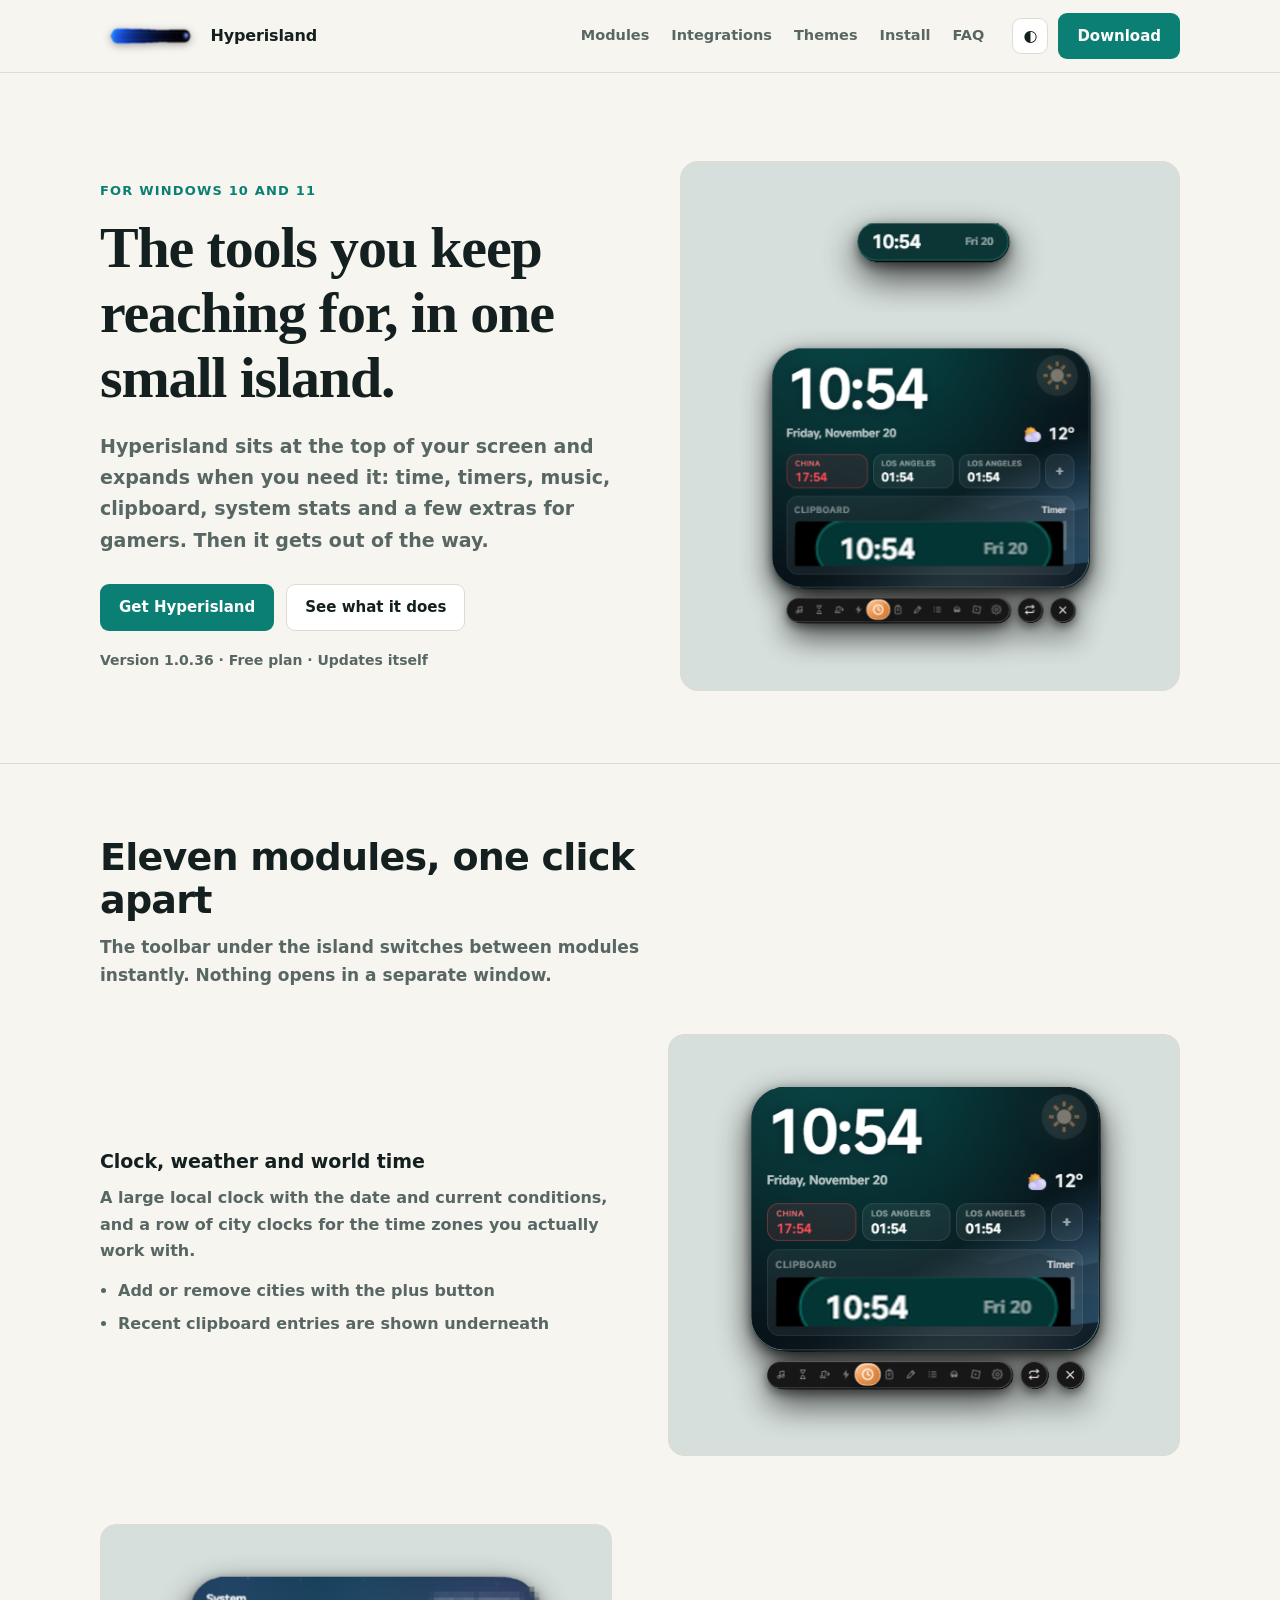
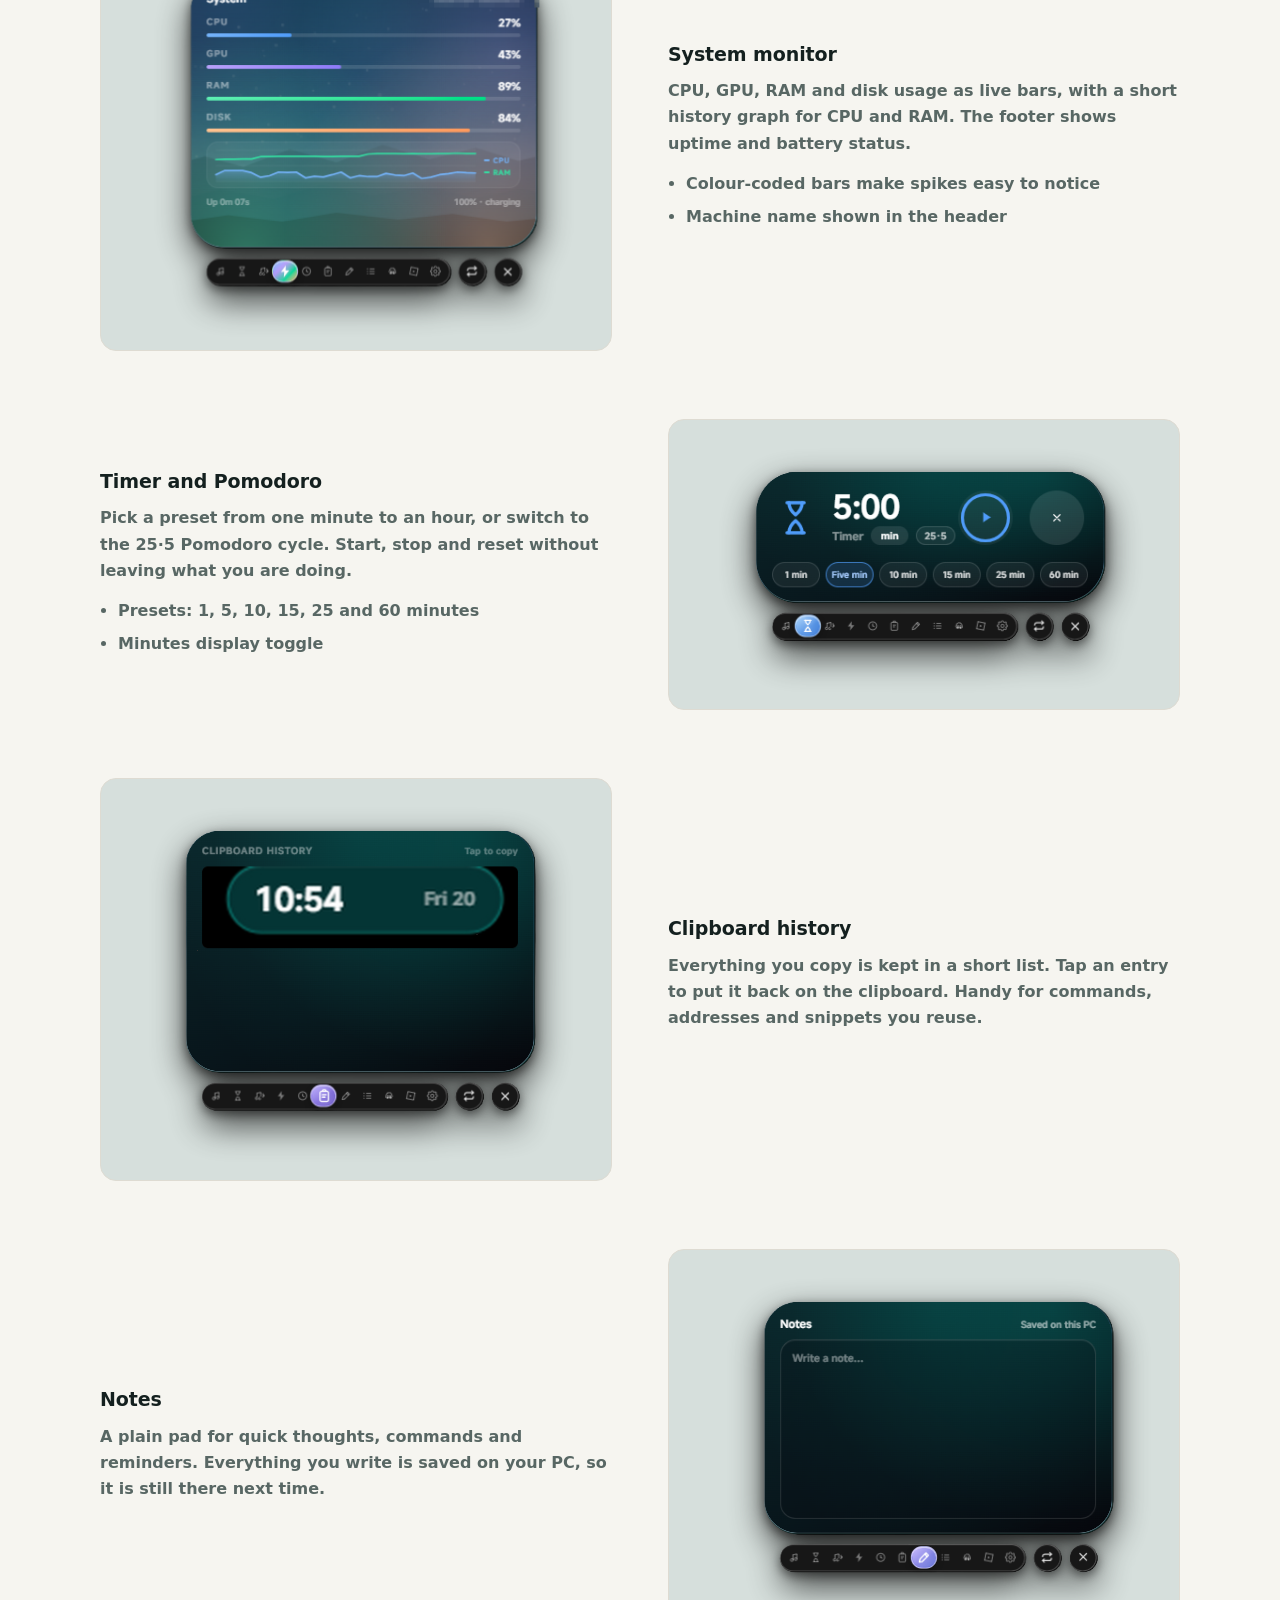
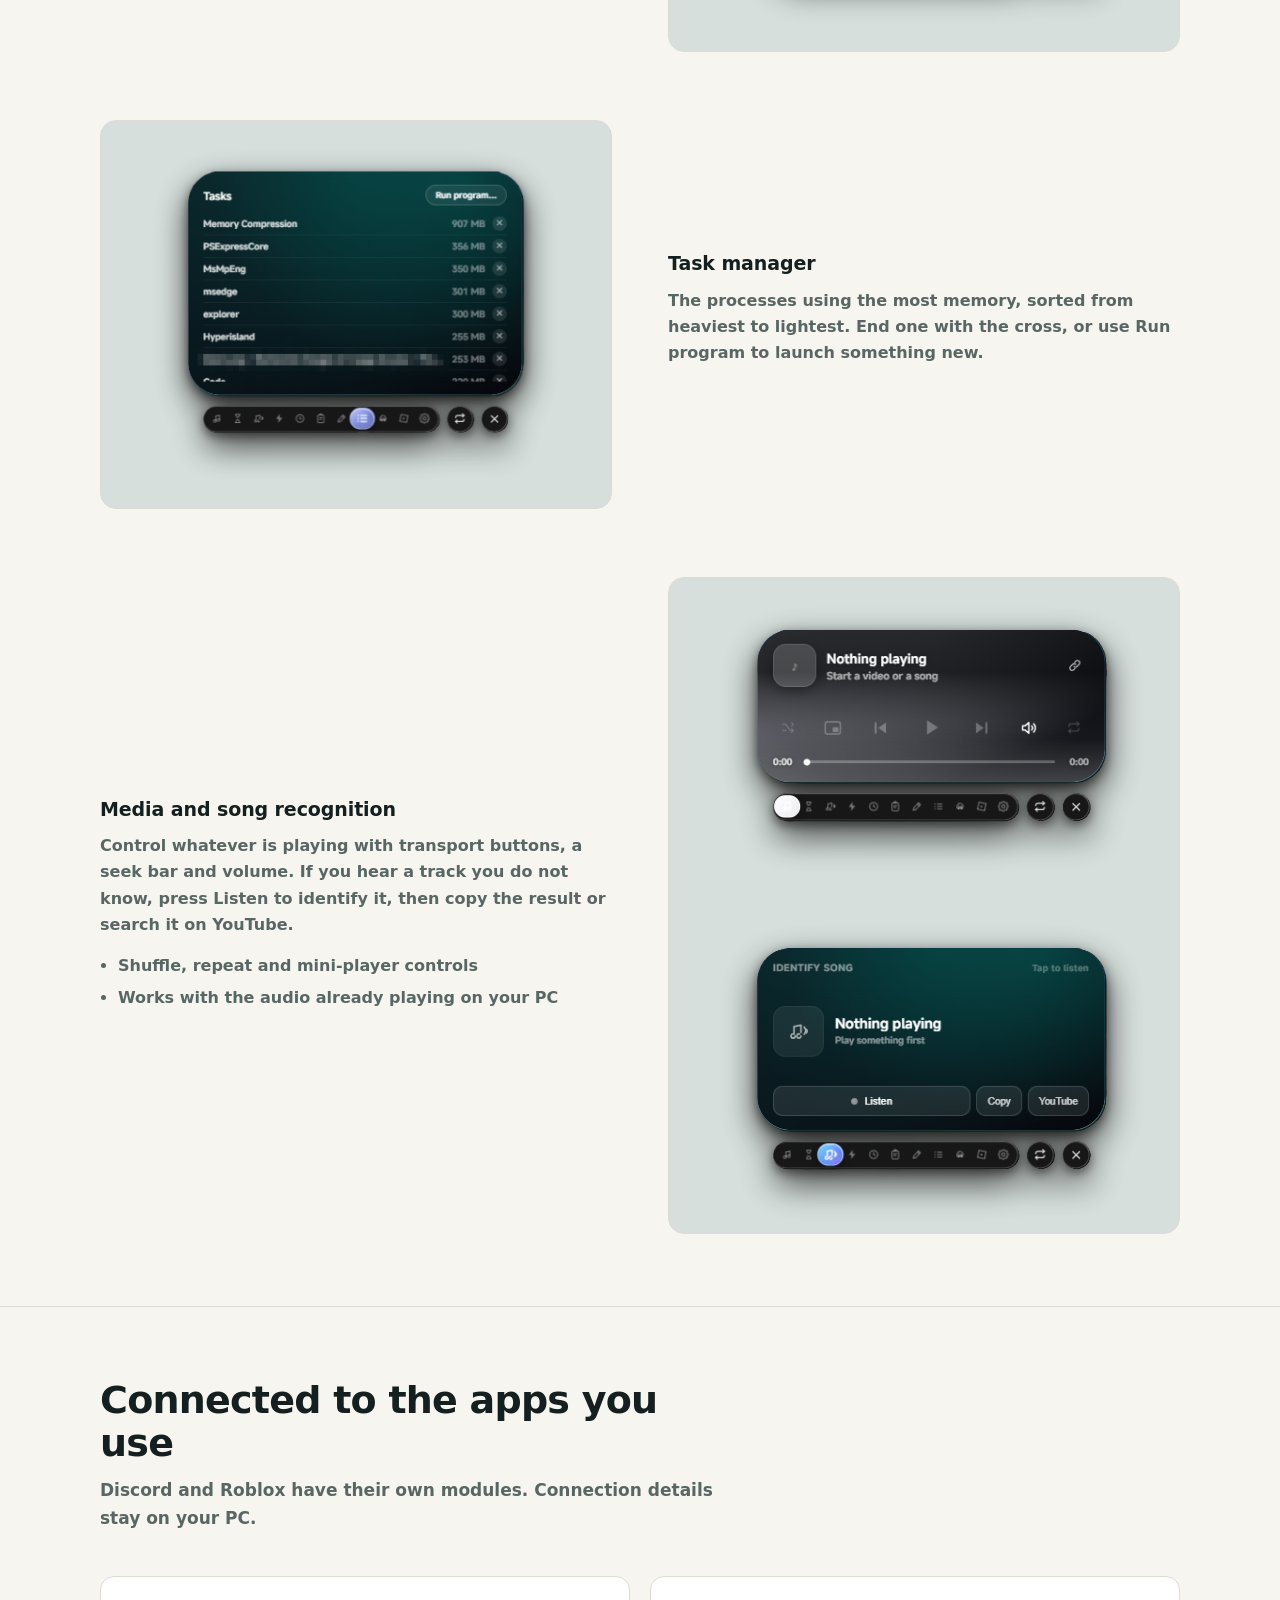
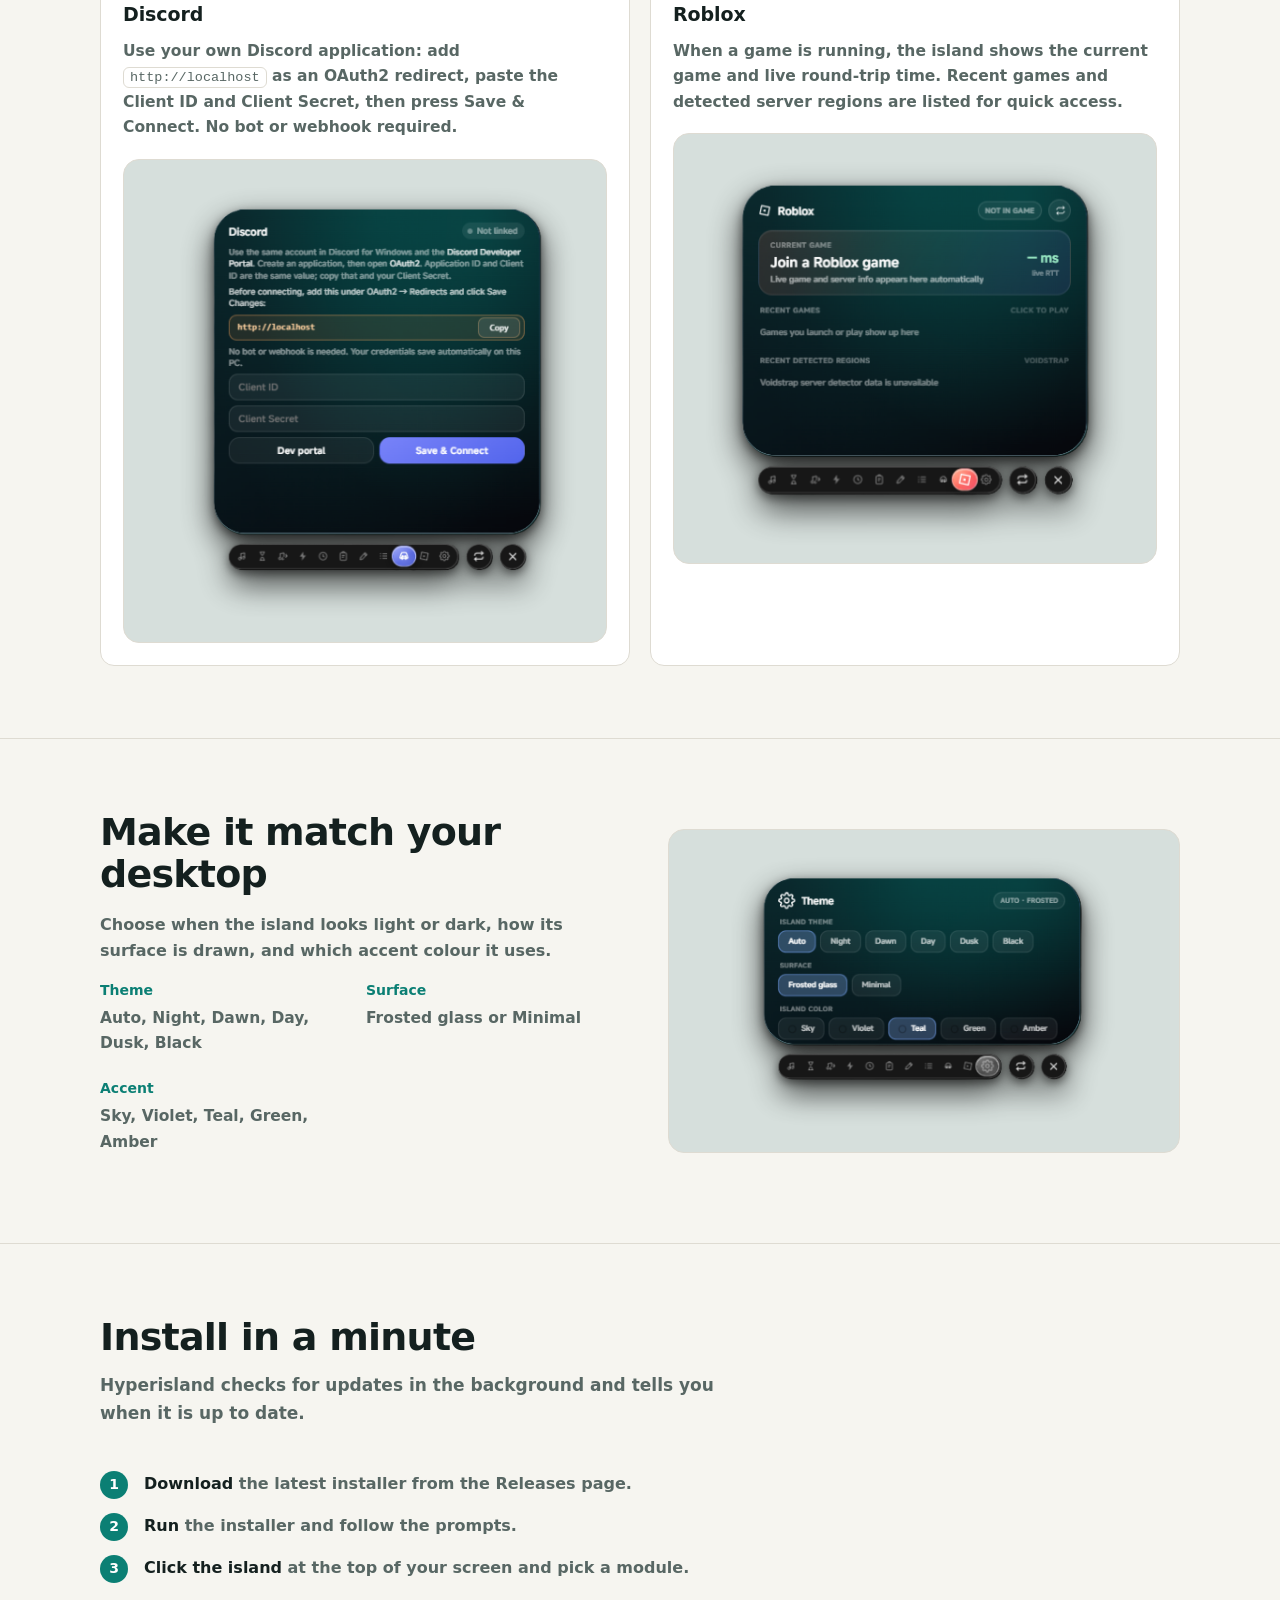
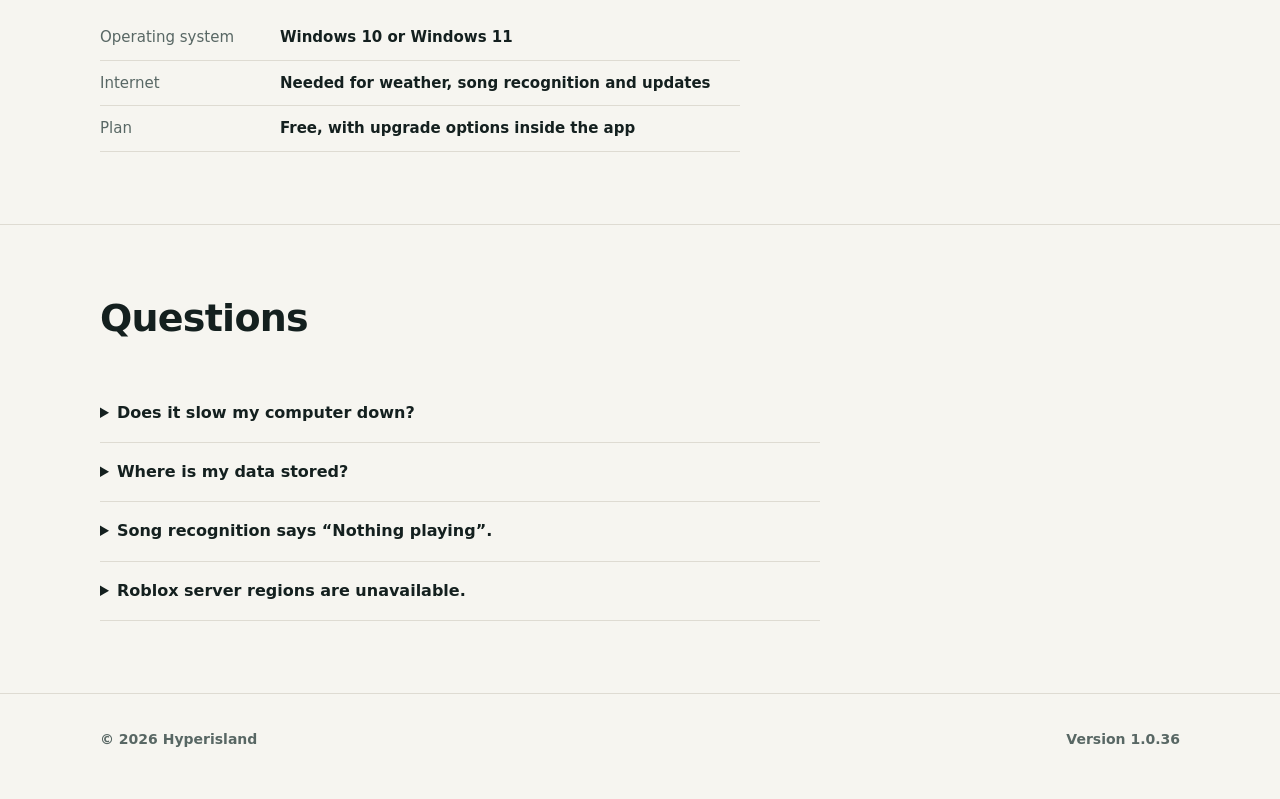
==== index.html @ 11e70bac "Create index.html" ====
<!DOCTYPE html>
<html lang="en">
<head>
<meta charset="utf-8">
<meta name="viewport" content="width=device-width, initial-scale=1, viewport-fit=cover">
<title>Hyperisland, a floating control center for Windows</title>
<meta name="description" content="Hyperisland is a compact island at the top of your Windows desktop with a clock, timer, media controls, clipboard history, system monitor and more.">
<meta name="theme-color" content="#0c1112">
<link rel="icon" href="[data-uri]">
<style>
@font-face{font-family:"MiSans SemiBold";font-weight:100 900;font-style:normal;src:local("MiSans-Semibold"),local("MiSans Semibold"),local("MiSans SemiBold"),local("MiSans VF"),local("MiSans")}
:root{--bg:#f6f5f0;--surface:#fff;--ink:#14201f;--muted:#586764;--line:#dedbd2;--accent:#0b7f74;--accent-ink:#fff;--stage:#d6dfdc;box-sizing:border-box;padding-top:env(safe-area-inset-top,0px);padding-bottom:env(safe-area-inset-bottom,0px);color-scheme:light}
@media (prefers-color-scheme:dark){:root:not([data-theme="light"]){--bg:#0c1112;--surface:#121a1b;--ink:#e8f0ee;--muted:#93a5a2;--line:#223031;--accent:#3cc9b8;--accent-ink:#04201c;--stage:#182224;color-scheme:dark}}
:root[data-theme="dark"]{--bg:#0c1112;--surface:#121a1b;--ink:#e8f0ee;--muted:#93a5a2;--line:#223031;--accent:#3cc9b8;--accent-ink:#04201c;--stage:#182224;color-scheme:dark}
*,*::before,*::after{box-sizing:inherit}
html{scroll-behavior:smooth;scroll-padding-top:calc(80px + env(safe-area-inset-top,0px))}
body{margin:0;background:var(--bg);color:var(--ink);font:600 16px/1.65 "MiSans SemiBold","MiSans",system-ui,-apple-system,"Segoe UI",Roboto,sans-serif;font-synthesis:none;-webkit-font-smoothing:antialiased}
img{display:block;max-width:100%;height:auto}
.brand img{filter:drop-shadow(0 2px 4px rgba(0,0,0,.35))}
a{color:inherit}
:focus-visible{outline:2px solid var(--accent);outline-offset:3px;border-radius:4px}
.skip{position:absolute;left:-999px;top:8px;background:var(--ink);color:var(--bg);padding:8px 14px;border-radius:8px;z-index:20}
.skip:focus{left:12px}
.wrap{width:min(1080px,100% - 40px);margin-inline:auto}
.bar{position:sticky;top:0;z-index:10;background:color-mix(in srgb,var(--bg) 88%,transparent);backdrop-filter:blur(10px);border-bottom:1px solid var(--line);padding-top:env(safe-area-inset-top,0px)}
.bar .wrap{display:flex;align-items:center;gap:28px;height:72px}
.brand{display:flex;align-items:center;gap:10px;font-weight:600;text-decoration:none;letter-spacing:-.01em}
.brand img{height:36px;width:auto}
.bar nav{display:flex;gap:22px;margin-left:auto;font-size:14.5px;color:var(--muted)}
.bar nav a{text-decoration:none}.bar nav a:hover{color:var(--ink)}
.tools{display:flex;gap:10px;align-items:center}
.icon-btn{width:36px;height:36px;border-radius:9px;border:1px solid var(--line);background:var(--surface);color:var(--ink);cursor:pointer;font:inherit;display:grid;place-items:center}
.btn{display:inline-block;padding:10px 18px;border-radius:9px;font-weight:600;font-size:15px;text-decoration:none;border:1px solid var(--line);background:var(--surface)}
.btn.main{background:var(--accent);color:var(--accent-ink);border-color:transparent}
.btn.main:hover{filter:brightness(1.08)}
.hero{display:grid;grid-template-columns:1.05fr 1fr;gap:56px;align-items:center;padding:88px 0 72px}
.kicker{font-size:13px;letter-spacing:.09em;text-transform:uppercase;color:var(--accent);font-weight:600;margin:0 0 14px}
h1{font-family:"Iowan Old Style","Palatino Linotype",Palatino,Georgia,serif}
h1,h2{font-weight:600;letter-spacing:-.02em;line-height:1.12;margin:0}
h1{font-size:clamp(36px,5.4vw,58px)}
h2{font-size:clamp(28px,3.6vw,38px)}
h3{font-size:19px;margin:0 0 8px;letter-spacing:-.005em}
.lead{font-size:19px;color:var(--muted);margin:20px 0 28px;max-width:34em}
.actions{display:flex;gap:12px;flex-wrap:wrap}
.meta{margin:18px 0 0;font-size:14px;color:var(--muted)}
.stage{background:var(--stage);border-radius:18px;padding:18px 12px;display:grid;gap:0;justify-items:center;border:1px solid var(--line)}
.stage .pill{width:min(260px,80%)}
.stage .panel{width:min(440px,100%)}
section{padding:72px 0;border-top:1px solid var(--line)}
.head{max-width:620px;margin-bottom:44px}
.head p{color:var(--muted);margin:12px 0 0;font-size:17px}
.feature{display:grid;grid-template-columns:1fr 1fr;gap:56px;align-items:center;margin-bottom:68px}
.feature:last-child{margin-bottom:0}
.feature:nth-of-type(even) .copy{order:2}
.copy p{color:var(--muted);margin:0 0 14px}
.copy ul{margin:0;padding-left:18px;color:var(--muted)}
.copy li{margin-bottom:6px}
.shot{background:var(--stage);border-radius:16px;padding:12px;display:flex;gap:18px;justify-content:center;align-items:center;flex-wrap:wrap;border:1px solid var(--line)}
.shot img{border-radius:6px}
.cols{display:grid;grid-template-columns:repeat(auto-fit,minmax(260px,1fr));gap:20px}
.panel-card{background:var(--surface);border:1px solid var(--line);border-radius:14px;padding:22px}
.panel-card p{margin:0;color:var(--muted);font-size:15.5px}
.options{display:grid;grid-template-columns:repeat(auto-fit,minmax(200px,1fr));gap:20px;margin-top:8px}
.options dt{font-weight:600;margin-bottom:4px;font-size:14px;color:var(--accent)}
.options dd{margin:0;color:var(--muted);font-size:15.5px}
.steps{counter-reset:s;list-style:none;padding:0;margin:0;display:grid;gap:14px;max-width:640px}
.steps li{counter-increment:s;display:flex;gap:16px;align-items:baseline;color:var(--muted)}
.steps li::before{content:counter(s);flex:none;width:28px;height:28px;border-radius:50%;background:var(--accent);color:var(--accent-ink);font-weight:600;font-size:14px;display:grid;place-items:center}
.steps b{color:var(--ink)}
table{border-collapse:collapse;width:100%;max-width:640px;margin-top:32px;font-size:15px}
th,td{text-align:left;padding:10px 0;border-bottom:1px solid var(--line)}
th{width:180px;color:var(--muted);font-weight:500}
code{font:13.5px ui-monospace,SFMono-Regular,Consolas,monospace;background:var(--surface);border:1px solid var(--line);padding:2px 6px;border-radius:6px}
details{border-bottom:1px solid var(--line);padding:16px 0;max-width:720px}
summary{cursor:pointer}
details p{margin:10px 0 0;color:var(--muted)}
footer{border-top:1px solid var(--line);padding:34px 0 48px;color:var(--muted);font-size:14px}
footer .wrap{display:flex;justify-content:space-between;gap:20px;flex-wrap:wrap}
@media (max-width:860px){.hero,.feature{grid-template-columns:1fr;gap:32px}.hero{padding-top:52px}.feature:nth-of-type(even) .copy{order:0}.bar nav{display:none}.bar .wrap{justify-content:space-between}.tools{margin-left:auto}}
@media (prefers-reduced-motion:reduce){html{scroll-behavior:auto}}
</style>
</head>
<body>
<a class="skip" href="#main">Skip to content</a>
<header class="bar">
  <div class="wrap">
    <a class="brand" href="#top"><img src="[data-uri]" alt="" width="101" height="36">Hyperisland</a>
    <nav aria-label="Primary">
      <a href="#modules">Modules</a>
      <a href="#integrations">Integrations</a>
      <a href="#themes">Themes</a>
      <a href="#install">Install</a>
      <a href="#faq">FAQ</a>
    </nav>
    <div class="tools">
      <button class="icon-btn" id="theme" type="button" aria-label="Toggle color theme">◐</button>
      <a class="btn main" href="https://github.com/Dinoul/HyperIsland-ForPC/tree/main" target="_blank" rel="noopener">Download</a>
    </div>
  </div>
</header>

<main id="main">
<div class="wrap" id="top">
  <div class="hero">
    <div>
      <p class="kicker">For Windows 10 and 11</p>
      <h1>The tools you keep reaching for, in one small island.</h1>
      <p class="lead">Hyperisland sits at the top of your screen and expands when you need it: time, timers, music, clipboard, system stats and a few extras for gamers. Then it gets out of the way.</p>
      <div class="actions">
        <a class="btn main" href="https://github.com/Dinoul/HyperIsland-ForPC/tree/main" target="_blank" rel="noopener">Get Hyperisland</a>
        <a class="btn" href="#modules">See what it does</a>
      </div>
      <p class="meta">Version 1.0.36 · Free plan · Updates itself</p>
    </div>
    <div class="stage">
      <img class="pill" src="[data-uri]" width="241" height="122" alt="The collapsed Hyperisland pill showing a running timer" loading="lazy">
      <img class="panel" src="[data-uri]" width="483" height="396" alt="The expanded clock with weather, world clocks and clipboard" loading="lazy">
    </div>
  </div>
</div>

<section id="modules">
  <div class="wrap">
    <div class="head">
      <h2>Eleven modules, one click apart</h2>
      <p>The toolbar under the island switches between modules instantly. Nothing opens in a separate window.</p>
    </div>

    <article class="feature">
      <div class="copy">
        <h3>Clock, weather and world time</h3>
        <p>A large local clock with the date and current conditions, and a row of city clocks for the time zones you actually work with.</p>
        <ul><li>Add or remove cities with the plus button</li><li>Recent clipboard entries are shown underneath</li></ul>
      </div>
      <div class="shot"><img src="[data-uri]" width="483" height="396" alt="Clock module with weather and world clocks" loading="lazy"></div>
    </article>

    <article class="feature">
      <div class="copy">
        <h3>System monitor</h3>
        <p>CPU, GPU, RAM and disk usage as live bars, with a short history graph for CPU and RAM. The footer shows uptime and battery status.</p>
        <ul><li>Colour-coded bars make spikes easy to notice</li><li>Machine name shown in the header</li></ul>
      </div>
      <div class="shot"><img src="[data-uri]" width="489" height="404" alt="System monitor with CPU, GPU, RAM and disk usage" loading="lazy"></div>
    </article>

    <article class="feature">
      <div class="copy">
        <h3>Timer and Pomodoro</h3>
        <p>Pick a preset from one minute to an hour, or switch to the 25·5 Pomodoro cycle. Start, stop and reset without leaving what you are doing.</p>
        <ul><li>Presets: 1, 5, 10, 15, 25 and 60 minutes</li><li>Minutes display toggle</li></ul>
      </div>
      <div class="shot"><img src="[data-uri]" width="461" height="265" alt="Timer module with preset durations" loading="lazy"></div>
    </article>

    <article class="feature">
      <div class="copy">
        <h3>Clipboard history</h3>
        <p>Everything you copy is kept in a short list. Tap an entry to put it back on the clipboard. Handy for commands, addresses and snippets you reuse.</p>
      </div>
      <div class="shot"><img src="[data-uri]" width="454" height="377" alt="Clipboard history list" loading="lazy"></div>
    </article>

    <article class="feature">
      <div class="copy">
        <h3>Notes</h3>
        <p>A plain pad for quick thoughts, commands and reminders. Everything you write is saved on your PC, so it is still there next time.</p>
      </div>
      <div class="shot"><img src="[data-uri]" width="486" height="377" alt="Notes pad" loading="lazy"></div>
    </article>

    <article class="feature">
      <div class="copy">
        <h3>Task manager</h3>
        <p>The processes using the most memory, sorted from heaviest to lightest. End one with the cross, or use Run program to launch something new.</p>
      </div>
      <div class="shot"><img src="[data-uri]" width="506" height="378" alt="Task manager sorted by memory usage" loading="lazy"></div>
    </article>

    <article class="feature">
      <div class="copy">
        <h3>Media and song recognition</h3>
        <p>Control whatever is playing with transport buttons, a seek bar and volume. If you hear a track you do not know, press Listen to identify it, then copy the result or search it on YouTube.</p>
        <ul><li>Shuffle, repeat and mini-player controls</li><li>Works with the audio already playing on your PC</li></ul>
      </div>
      <div class="shot"><img src="[data-uri]" width="461" height="300" alt="Media player" loading="lazy"><img src="[data-uri]" width="468" height="313" alt="Song identification" loading="lazy"></div>
    </article>
  </div>
</section>

<section id="integrations">
  <div class="wrap">
    <div class="head">
      <h2>Connected to the apps you use</h2>
      <p>Discord and Roblox have their own modules. Connection details stay on your PC.</p>
    </div>
    <div class="cols">
      <div class="panel-card">
        <h3>Discord</h3>
        <p>Use your own Discord application: add <code>http://localhost</code> as an OAuth2 redirect, paste the Client ID and Client Secret, then press Save &amp; Connect. No bot or webhook required.</p>
        <div class="shot" style="margin-top:18px"><img src="[data-uri]" width="489" height="489" alt="Discord connection form" loading="lazy"></div>
      </div>
      <div class="panel-card">
        <h3>Roblox</h3>
        <p>When a game is running, the island shows the current game and live round-trip time. Recent games and detected server regions are listed for quick access.</p>
        <div class="shot" style="margin-top:18px"><img src="[data-uri]" width="463" height="409" alt="Roblox status panel" loading="lazy"></div>
      </div>
    </div>
  </div>
</section>

<section id="themes">
  <div class="wrap">
    <article class="feature">
      <div class="copy">
        <h2 style="margin-bottom:16px">Make it match your desktop</h2>
        <p>Choose when the island looks light or dark, how its surface is drawn, and which accent colour it uses.</p>
        <dl class="options">
          <div><dt>Theme</dt><dd>Auto, Night, Dawn, Day, Dusk, Black</dd></div>
          <div><dt>Surface</dt><dd>Frosted glass or Minimal</dd></div>
          <div><dt>Accent</dt><dd>Sky, Violet, Teal, Green, Amber</dd></div>
        </dl>
      </div>
      <div class="shot"><img src="[data-uri]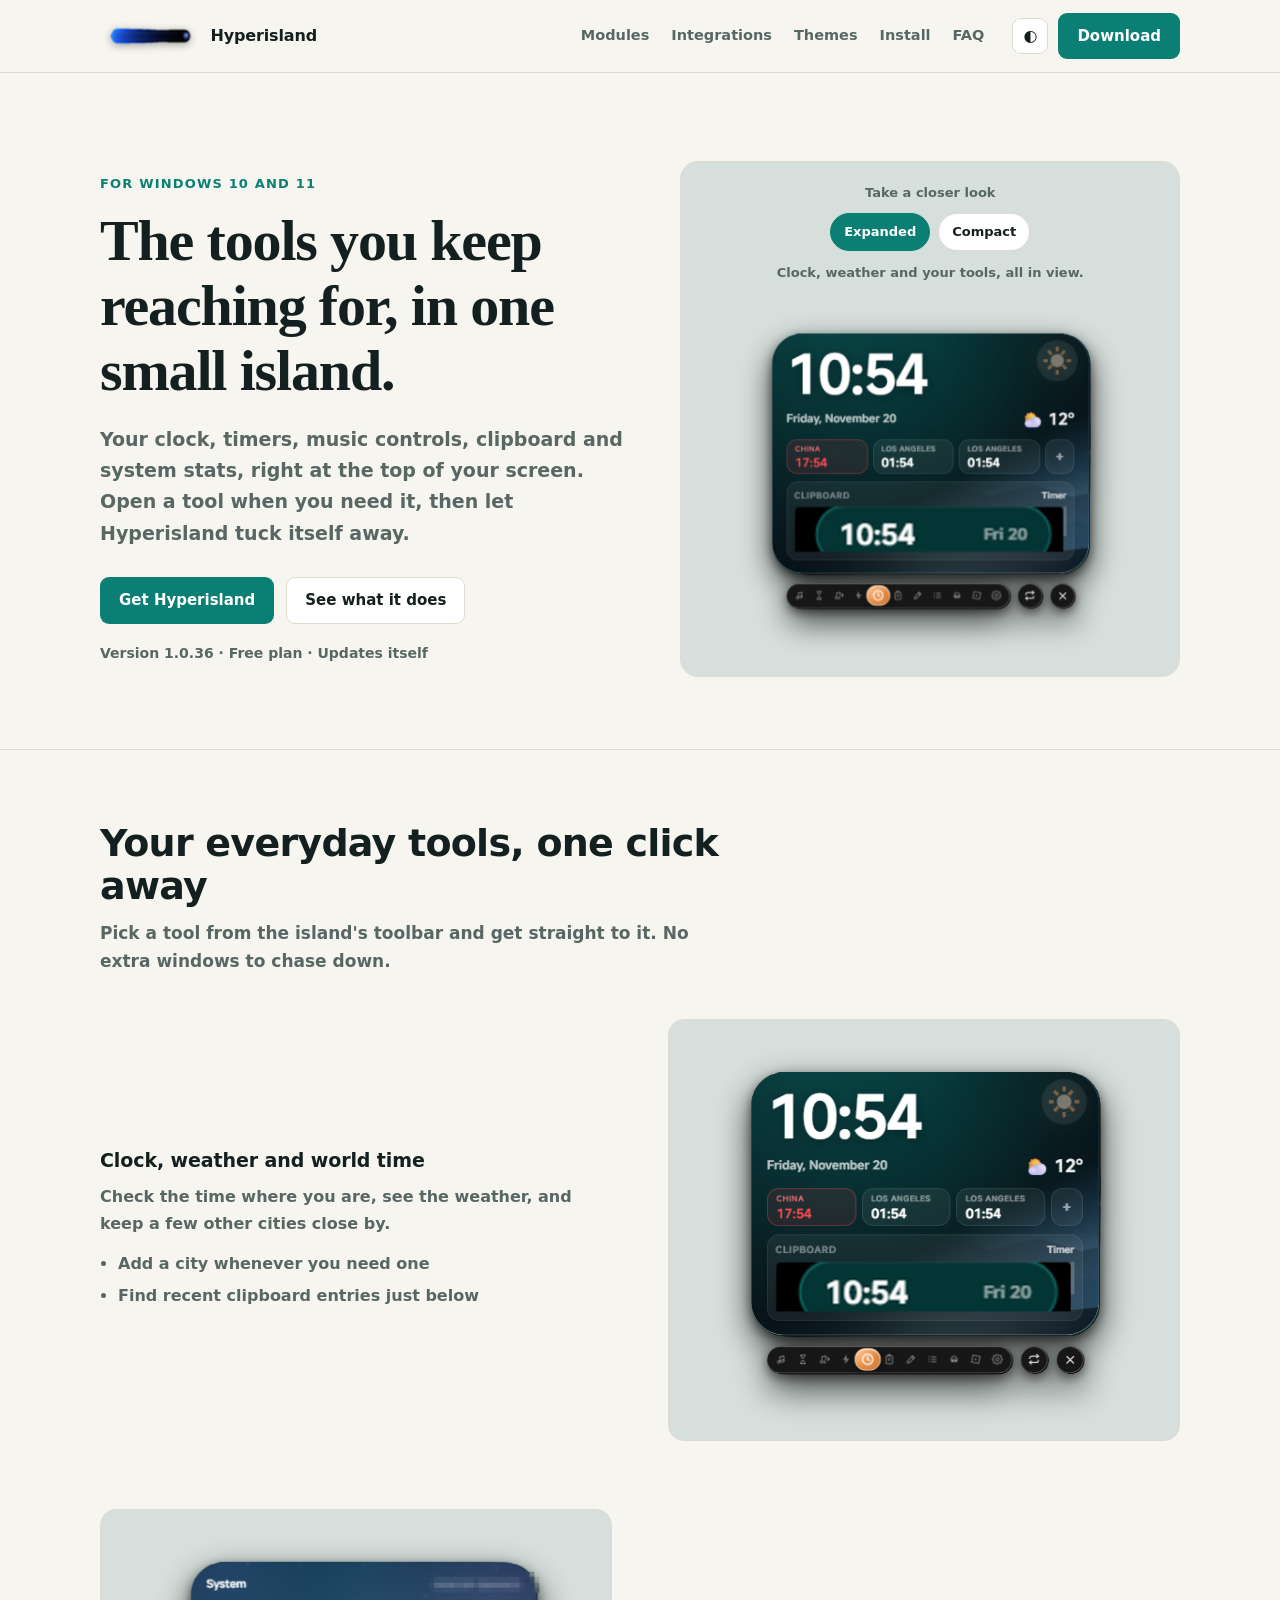
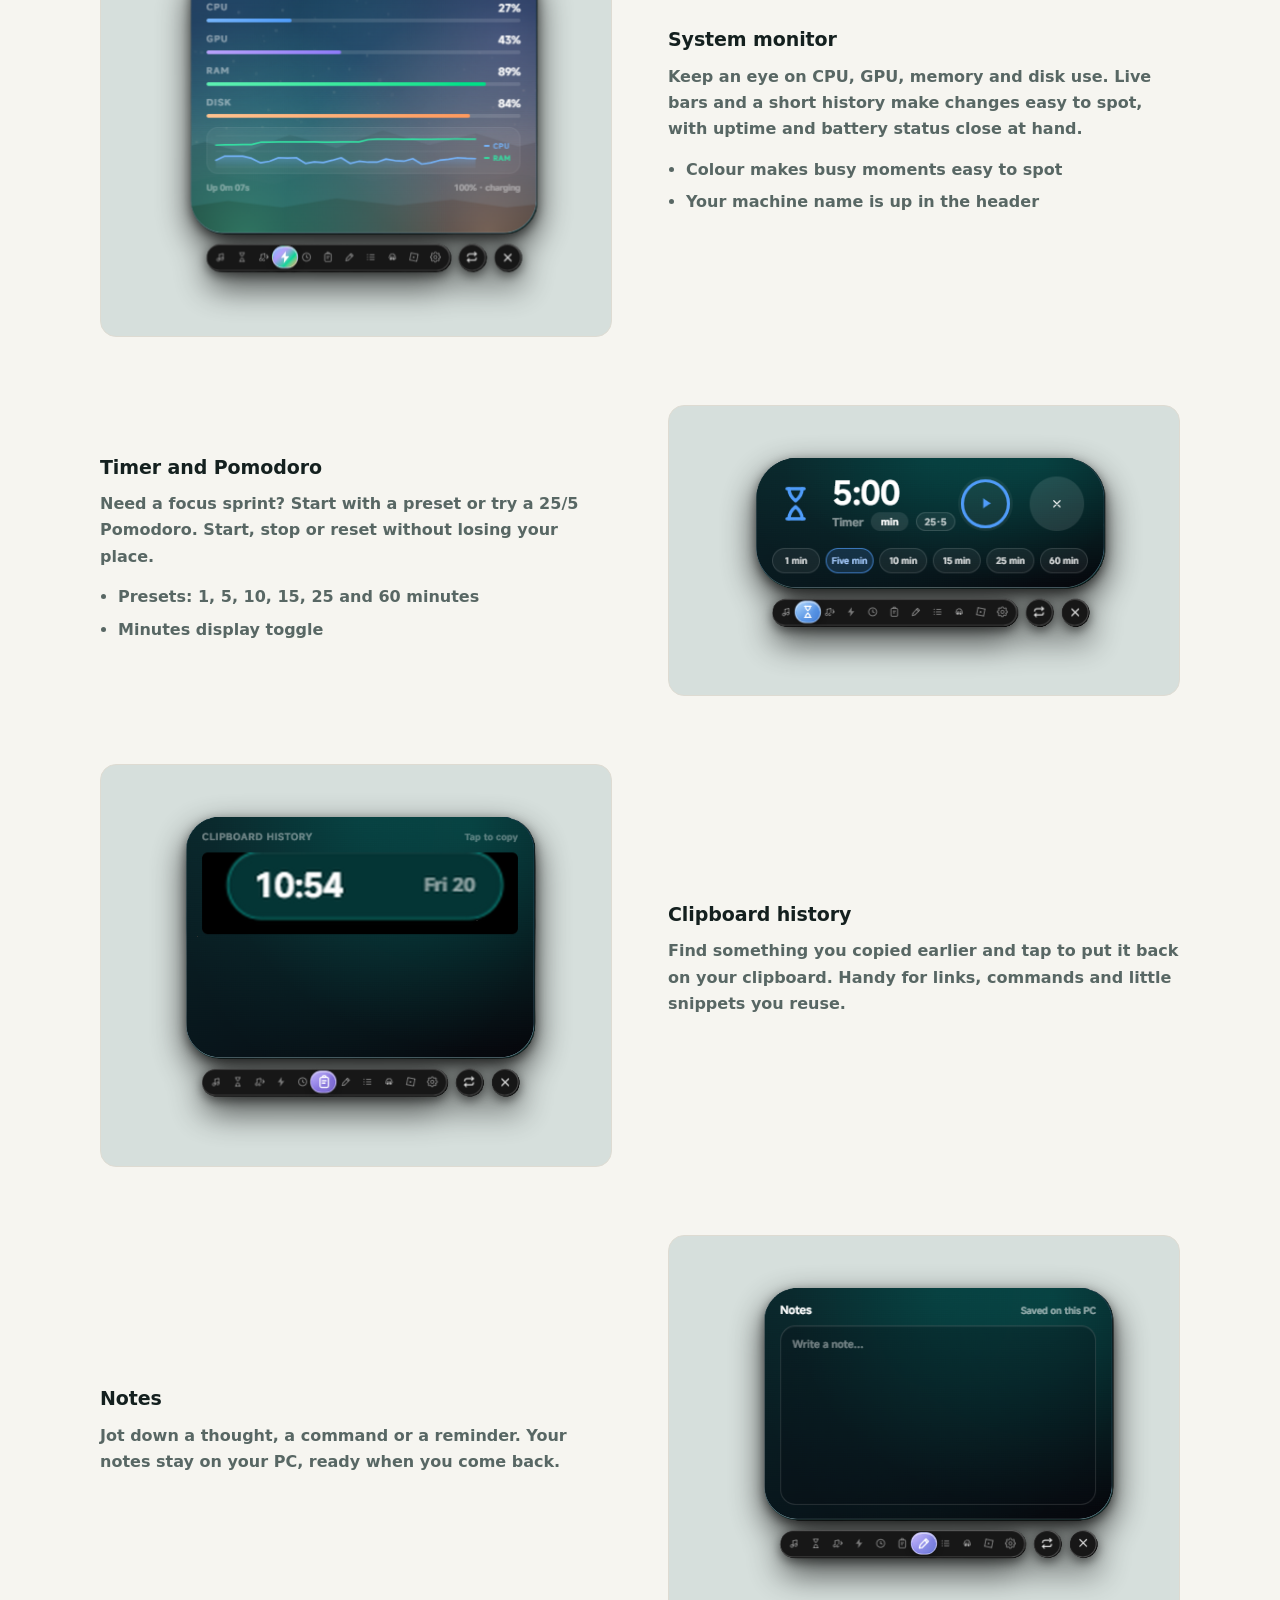
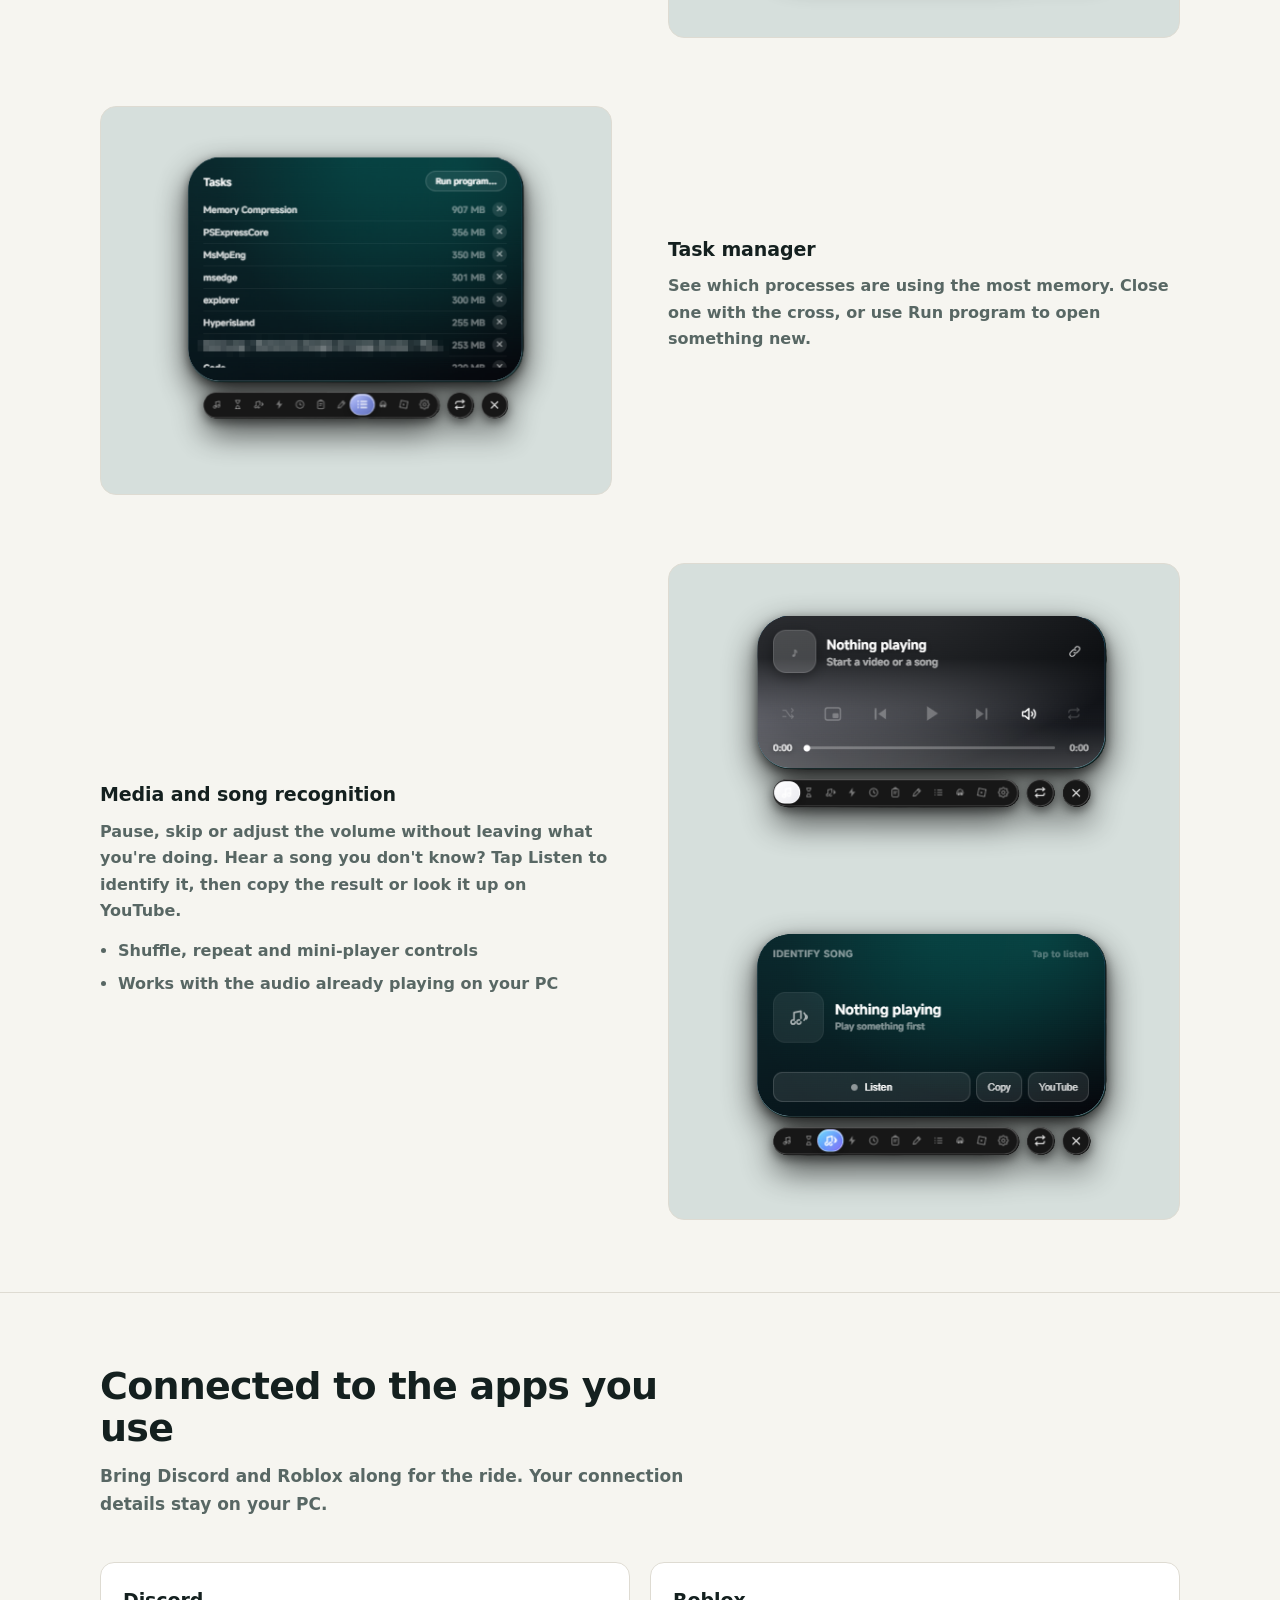
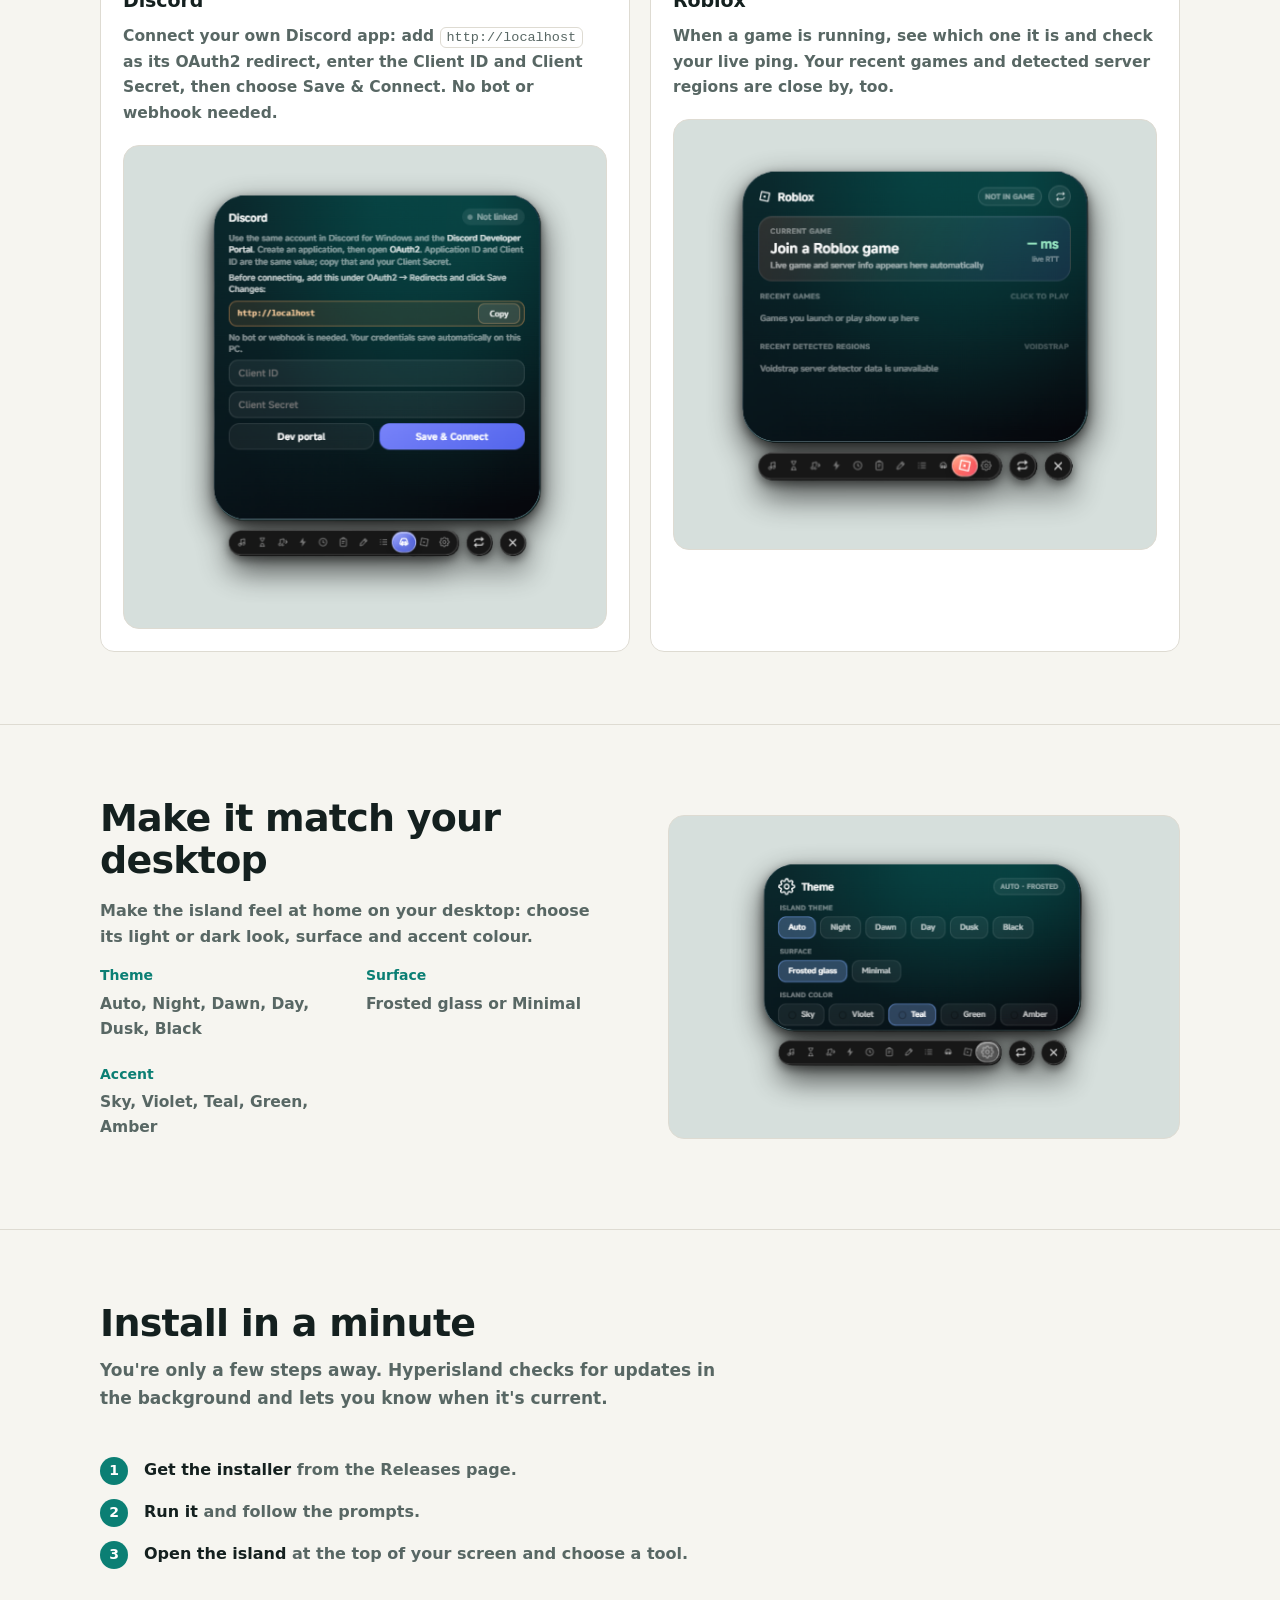
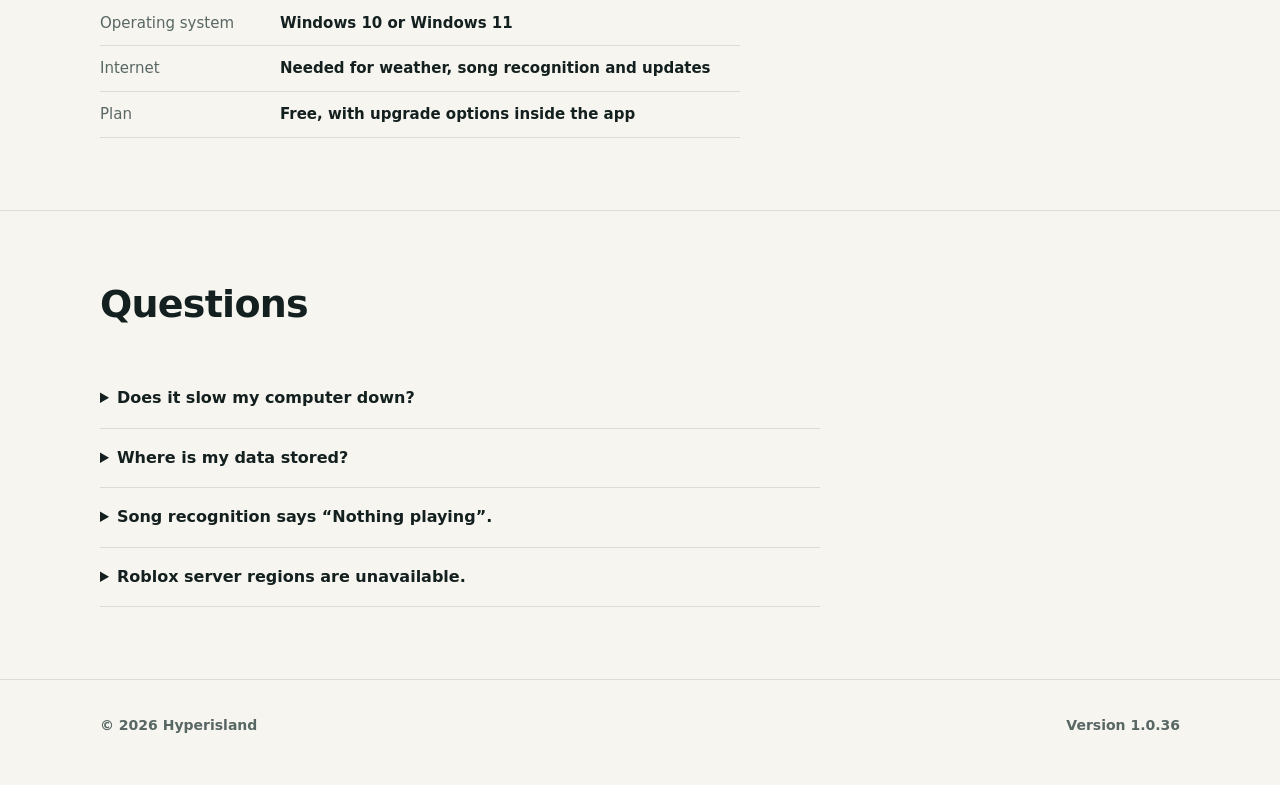
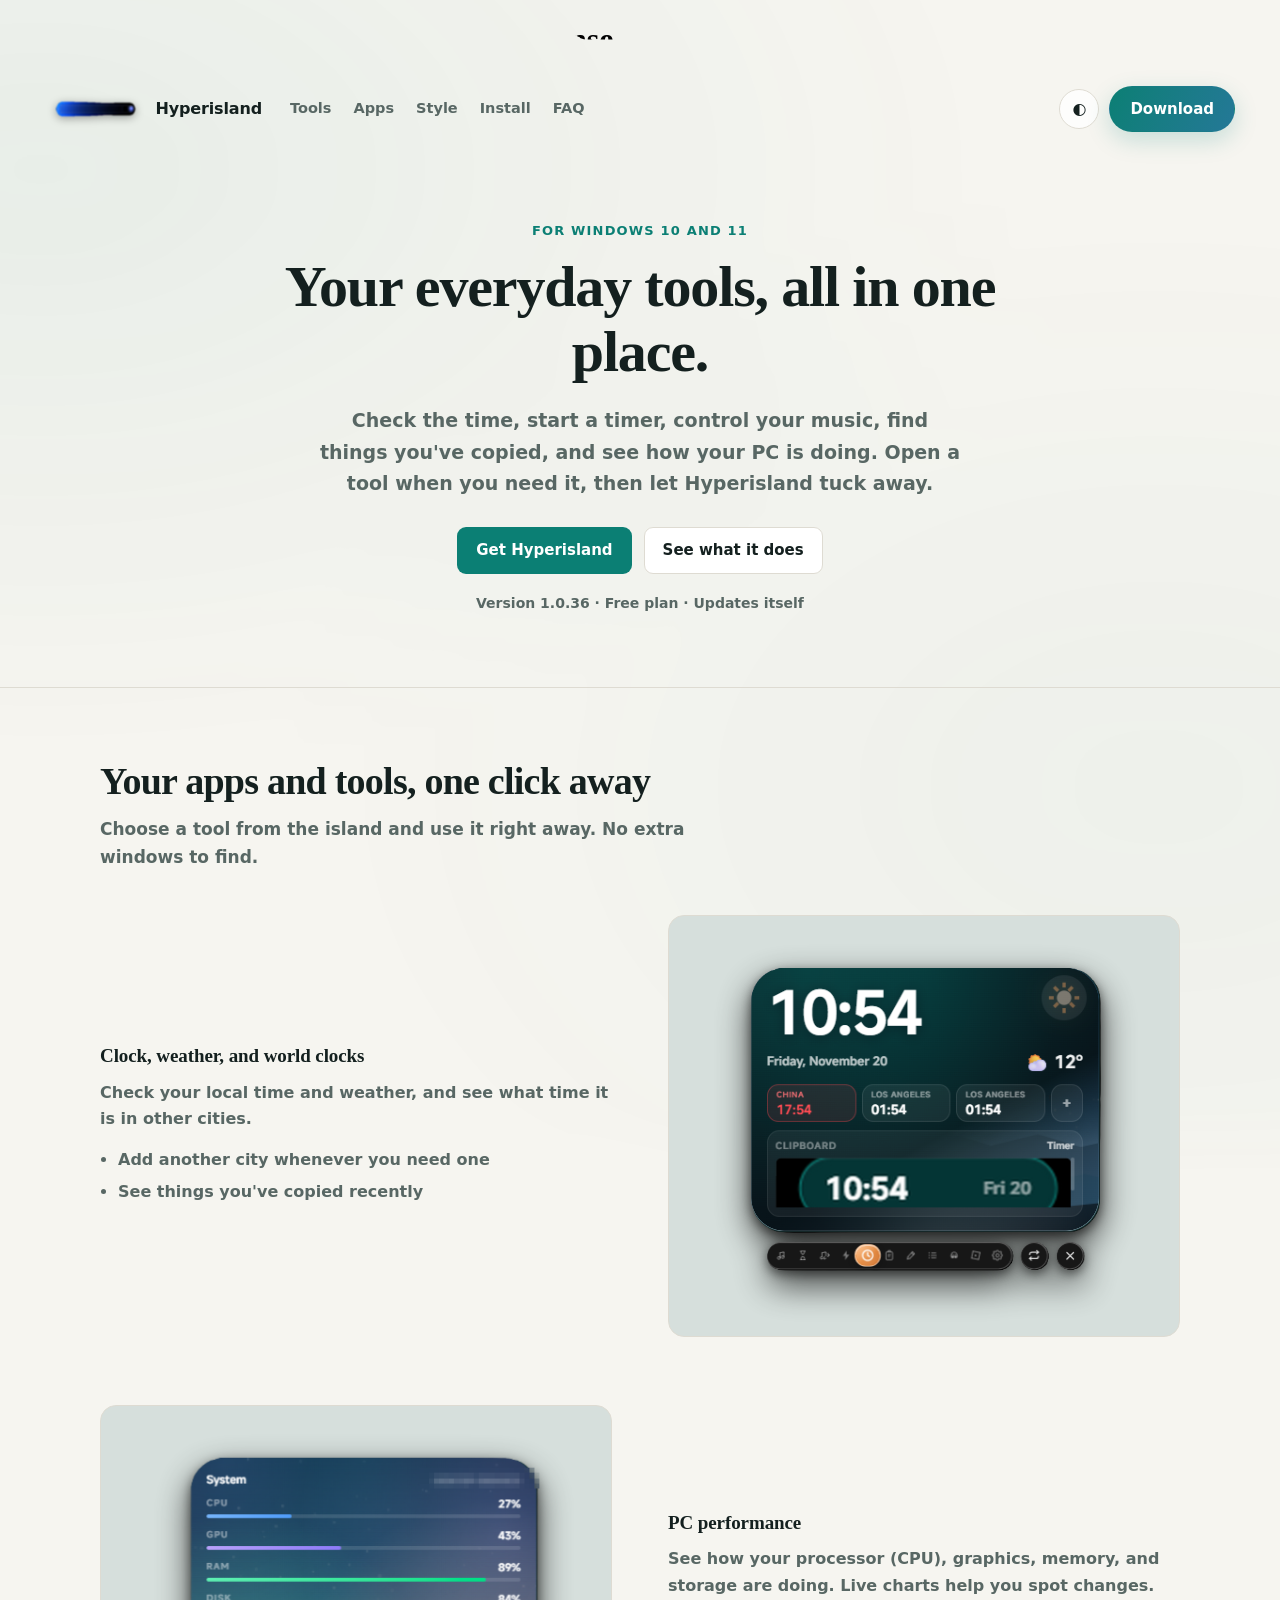
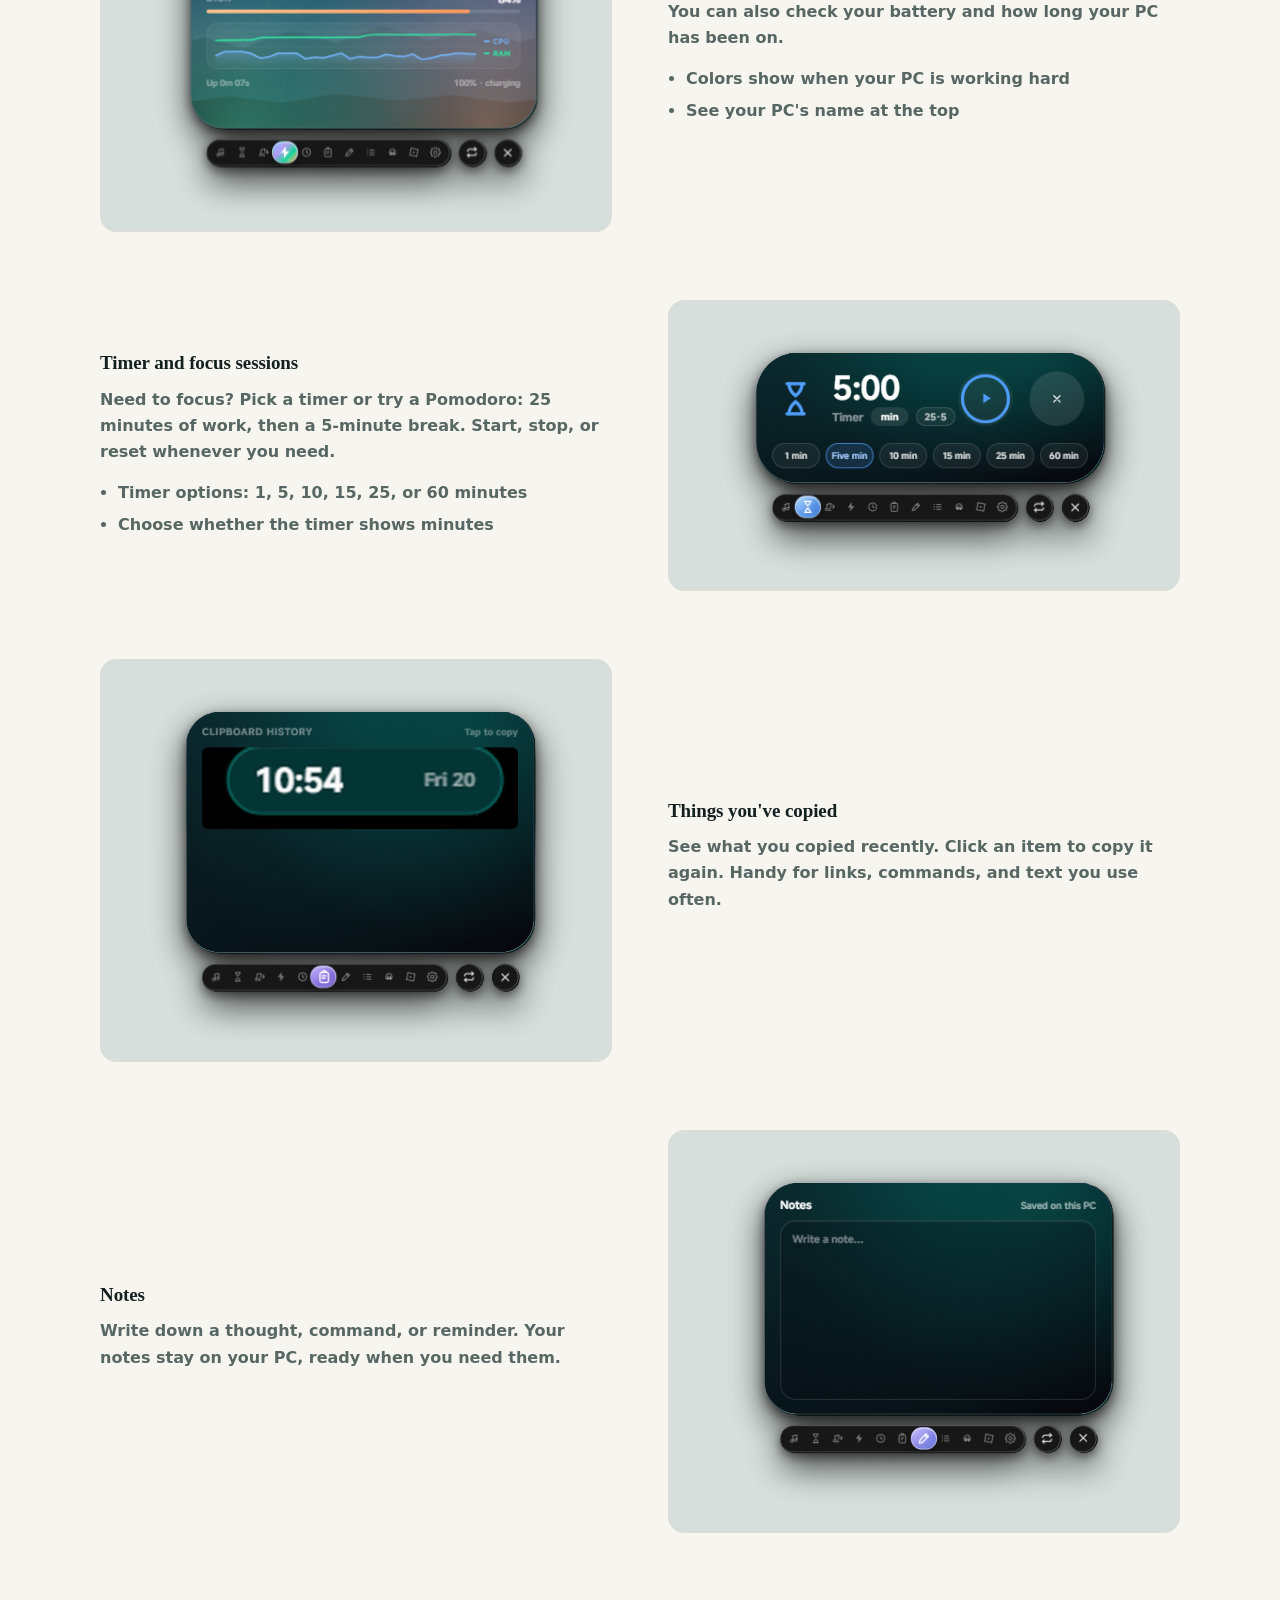
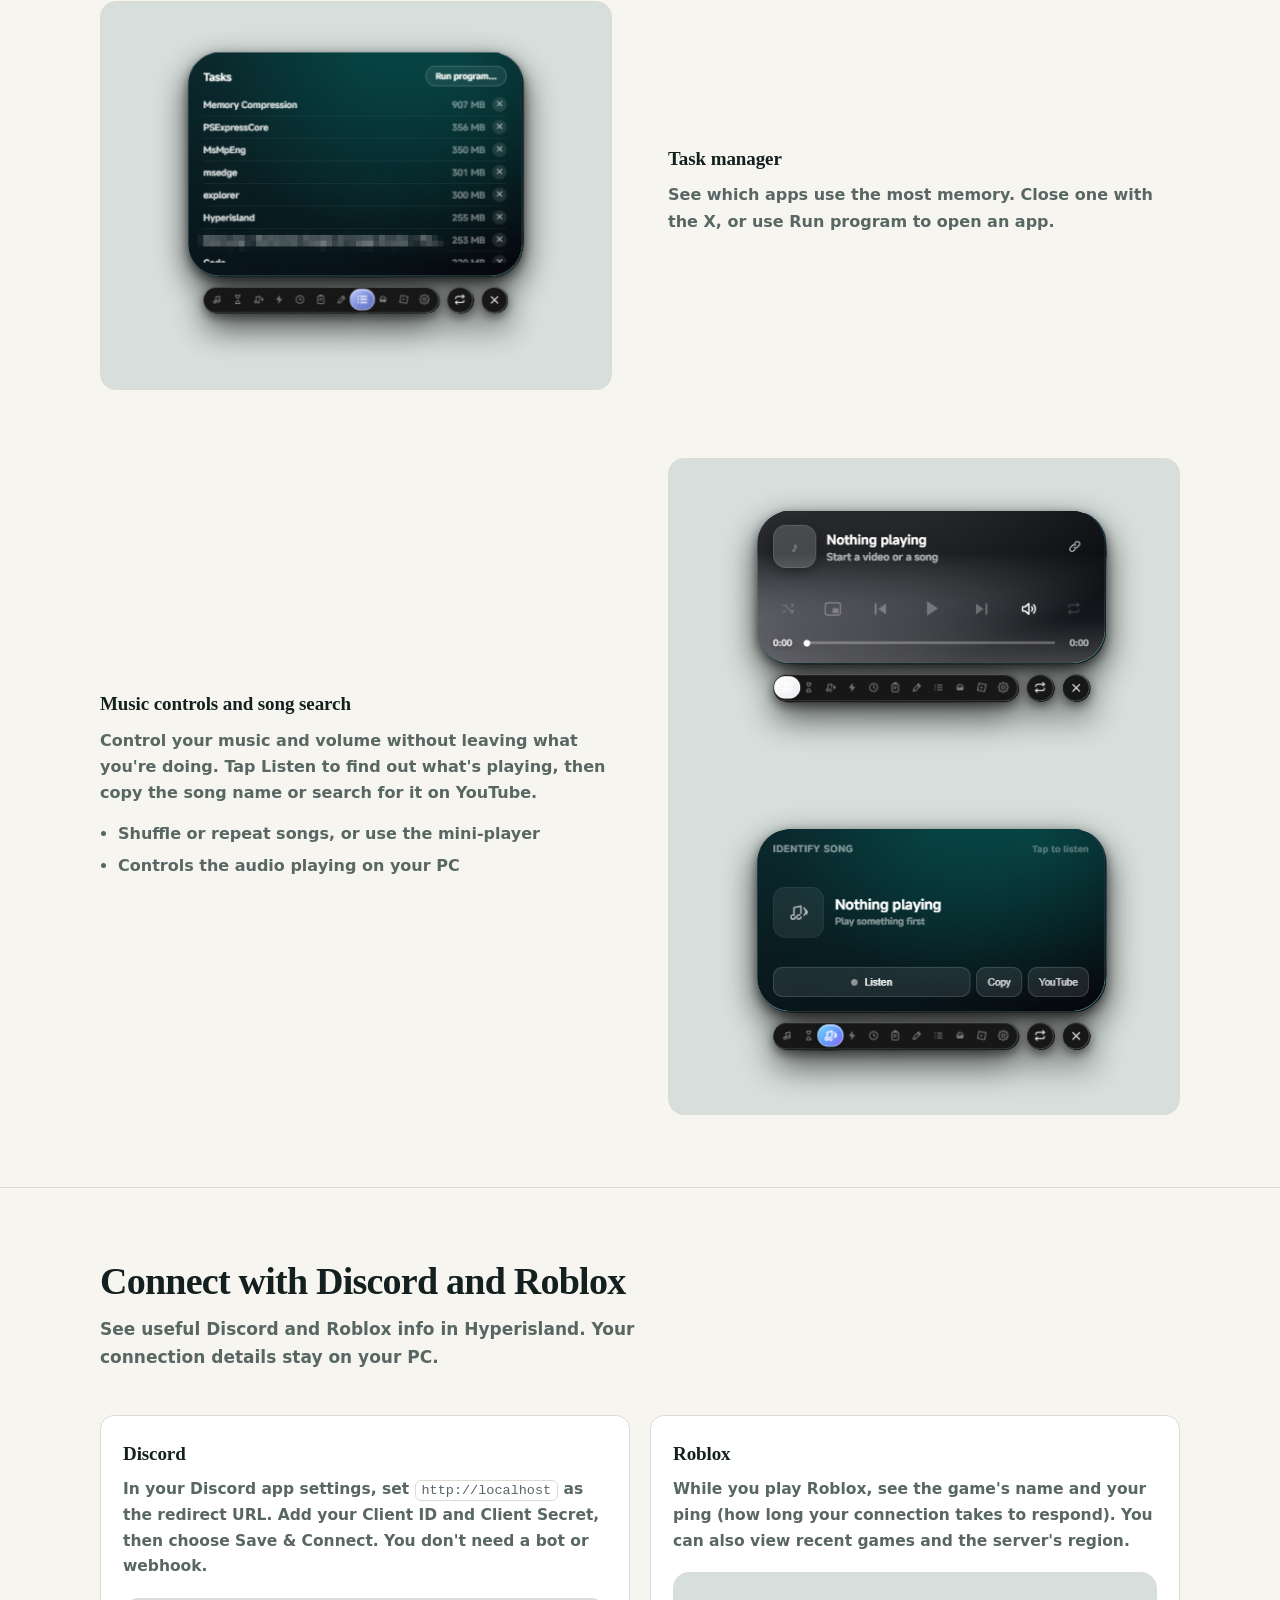
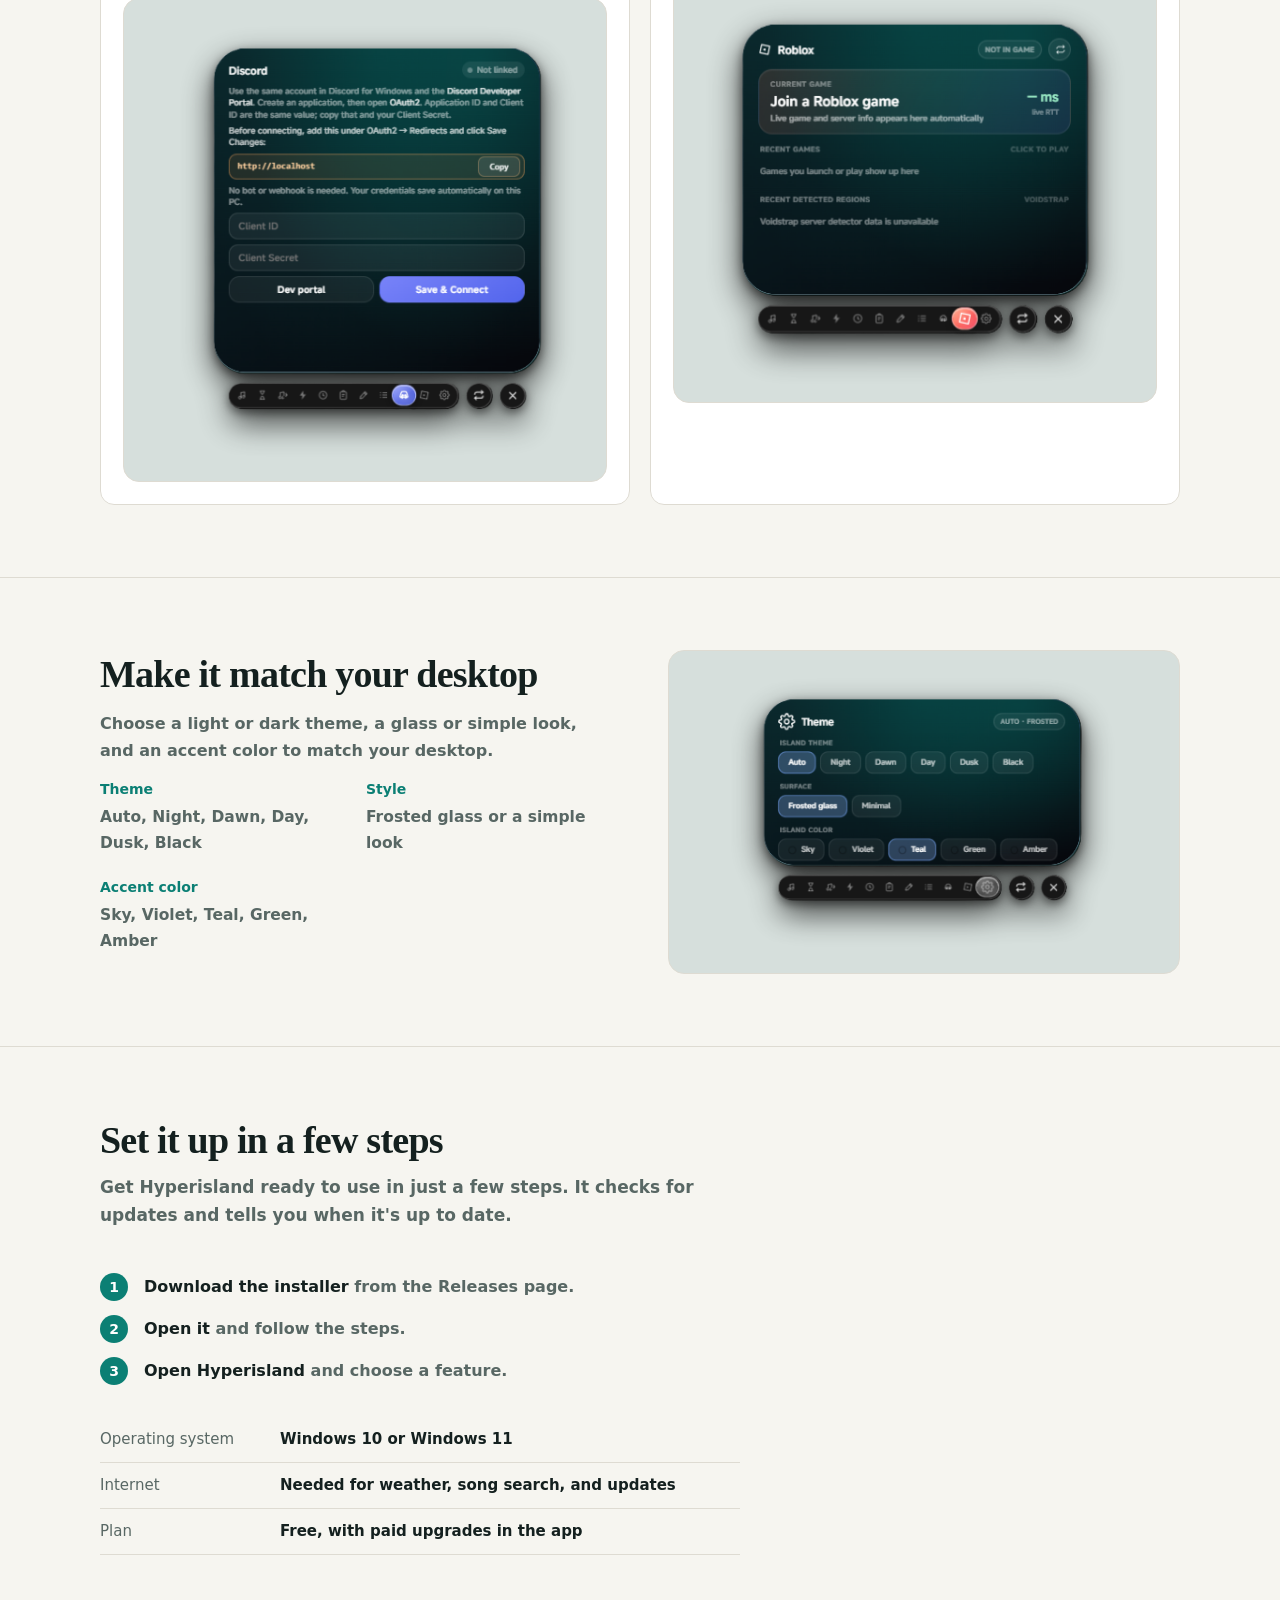
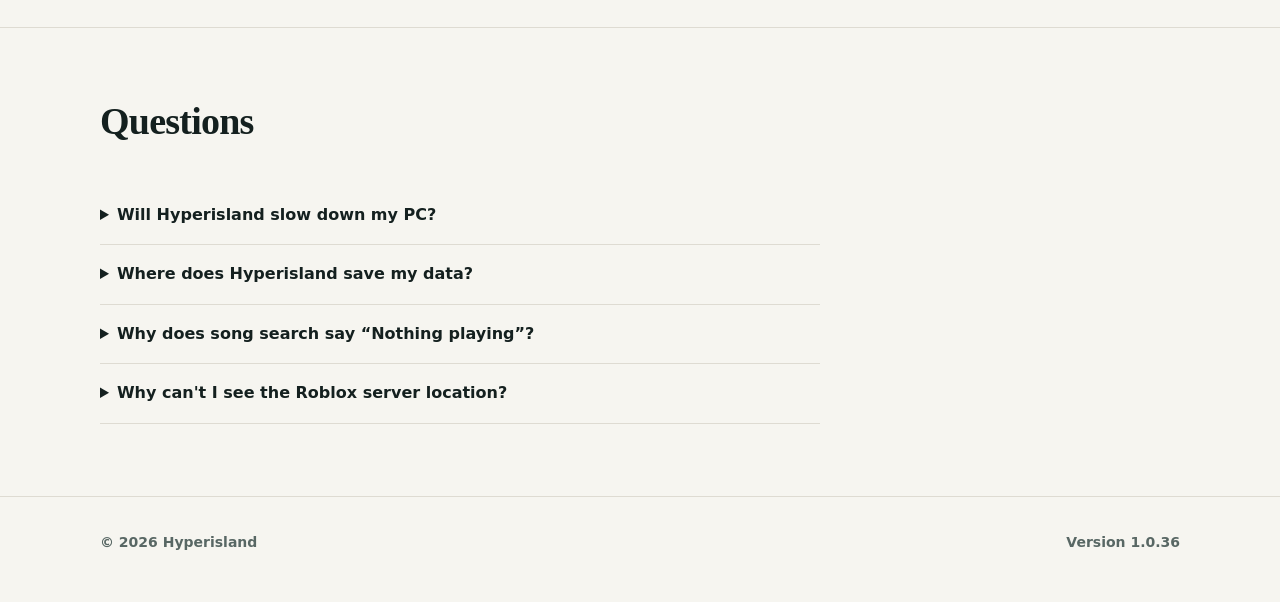
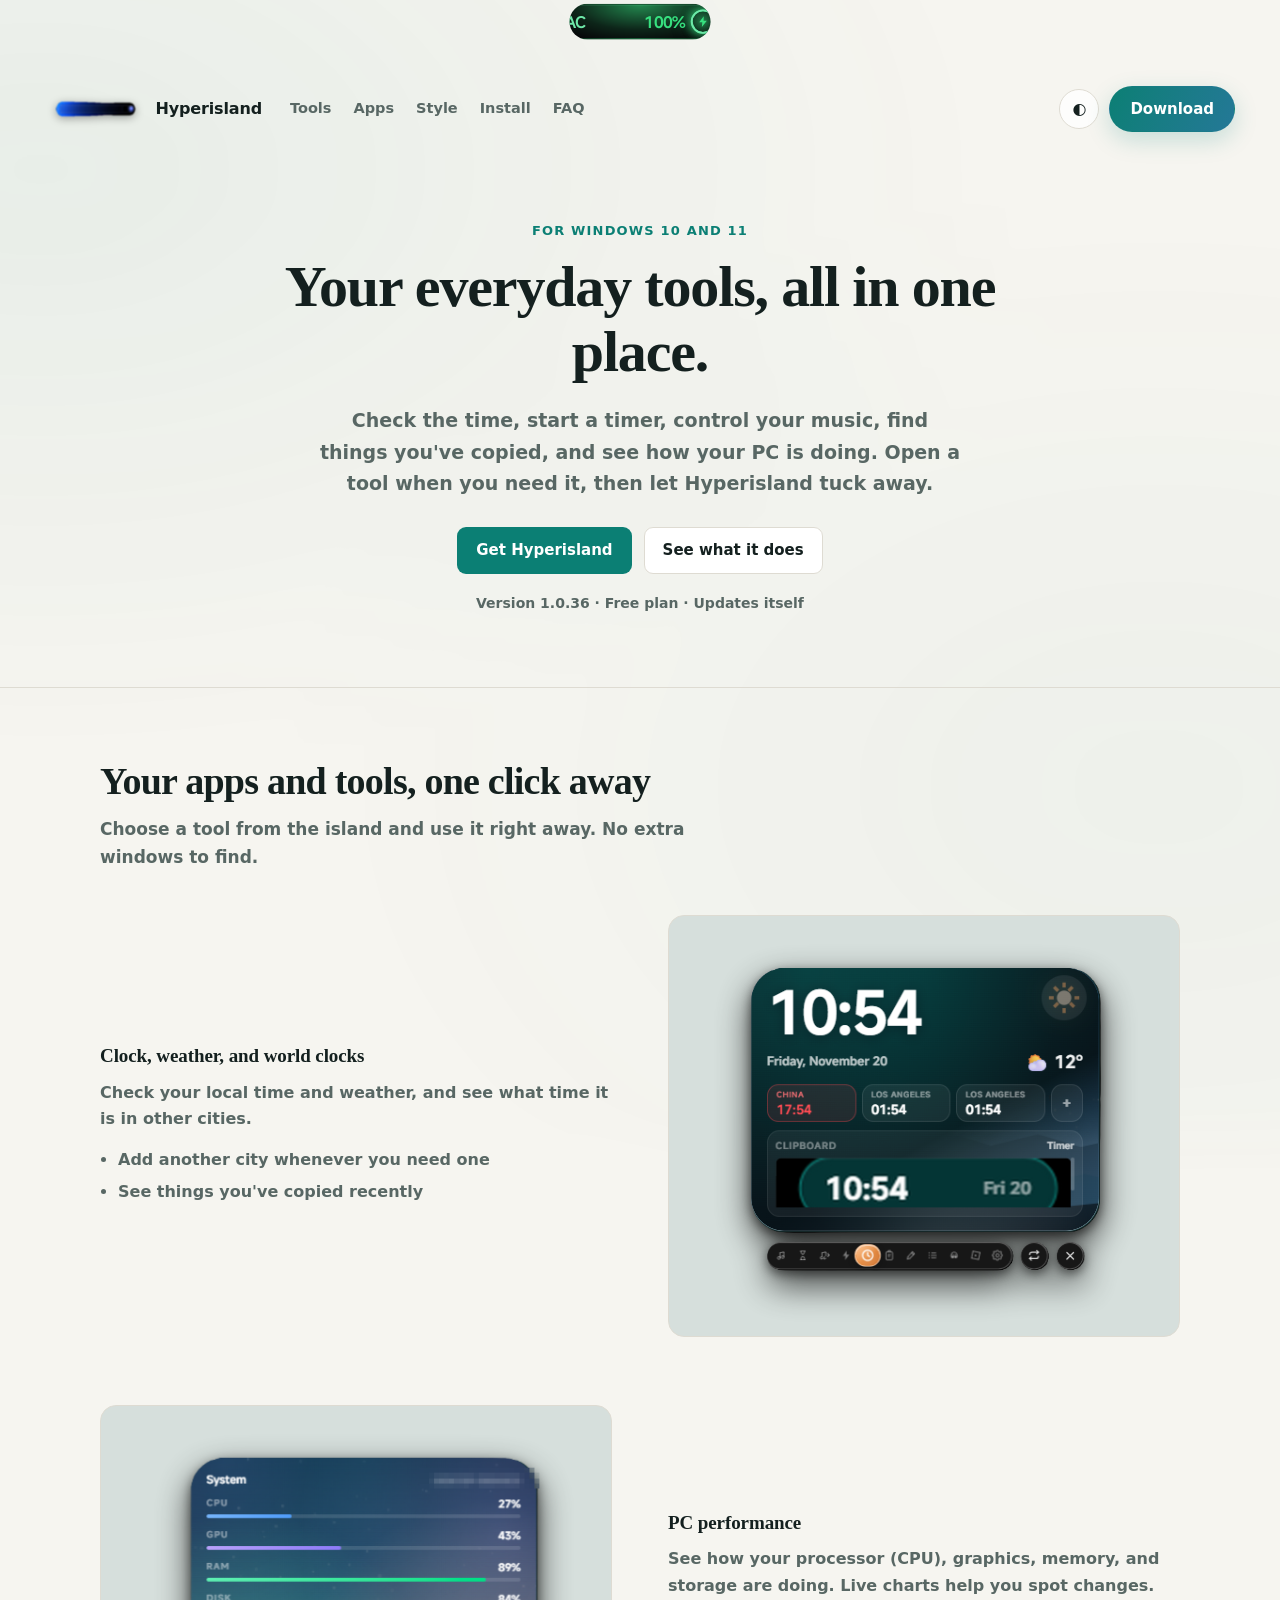
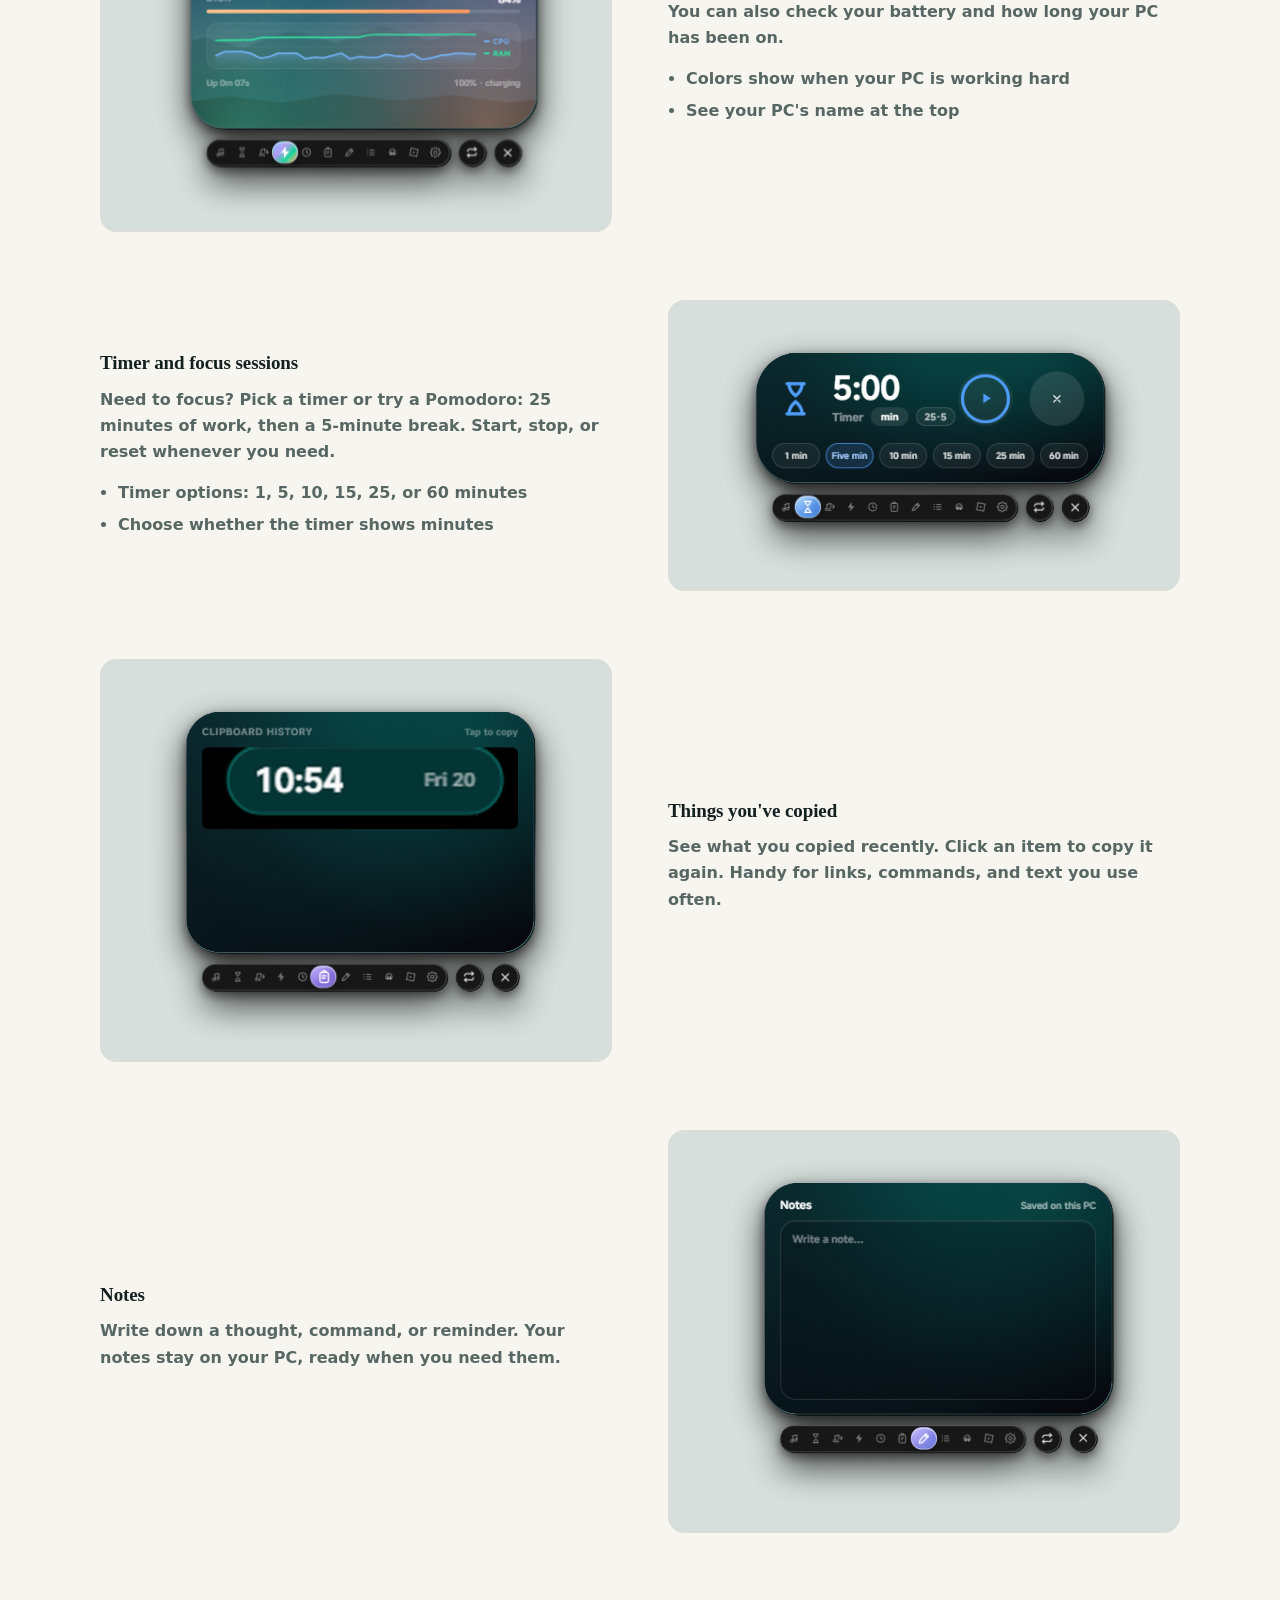
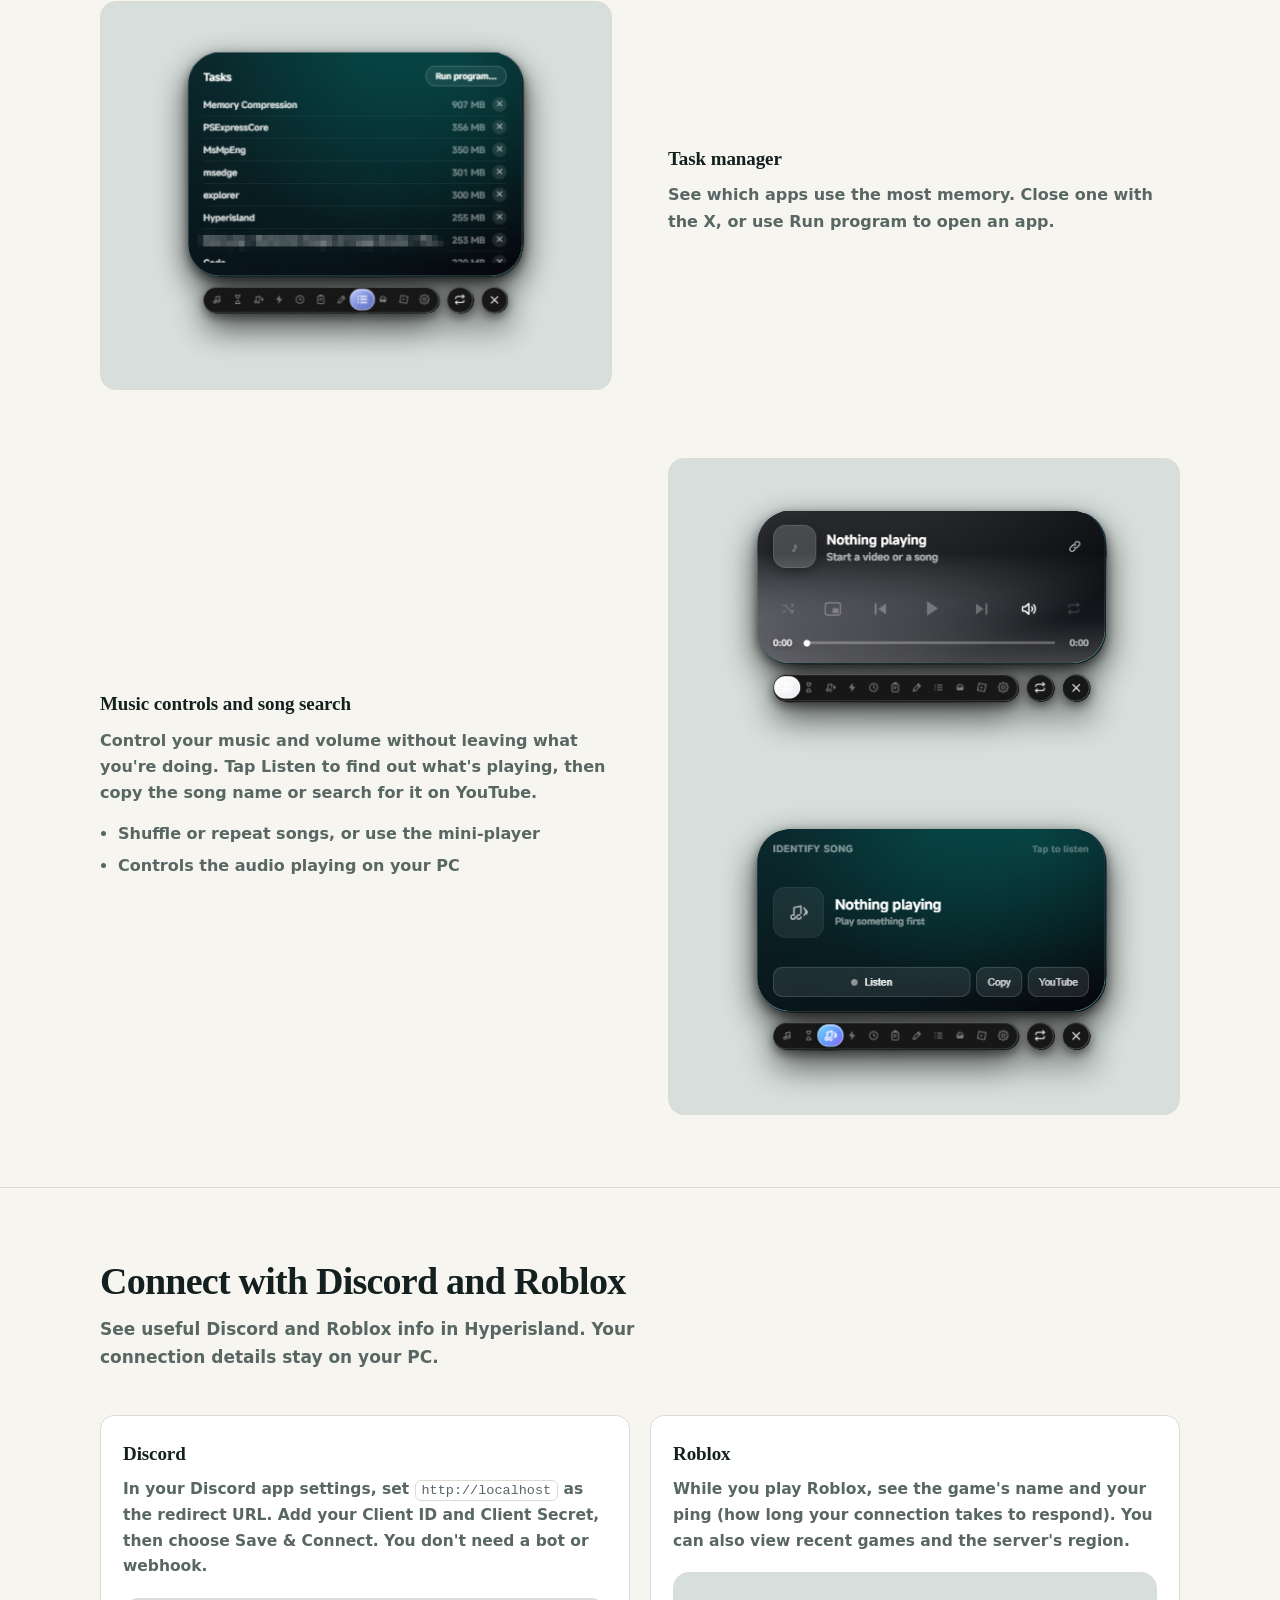
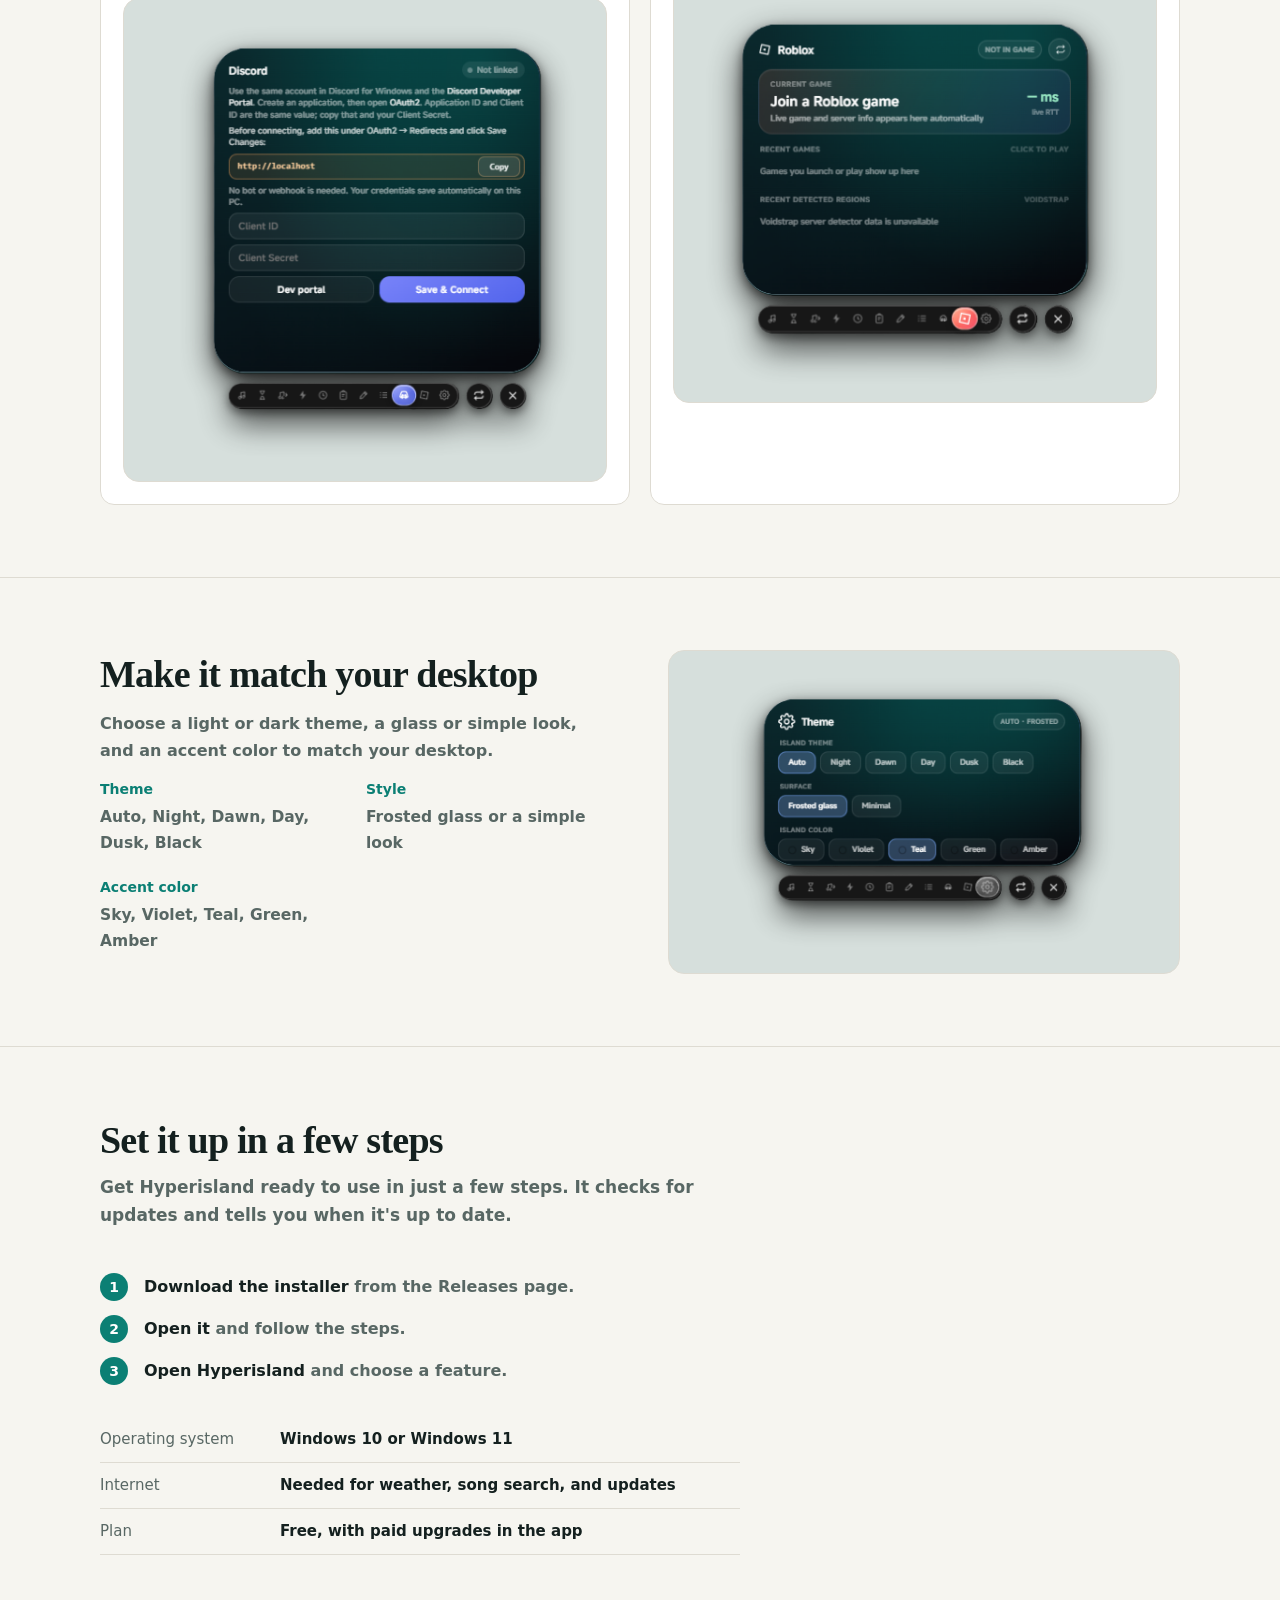
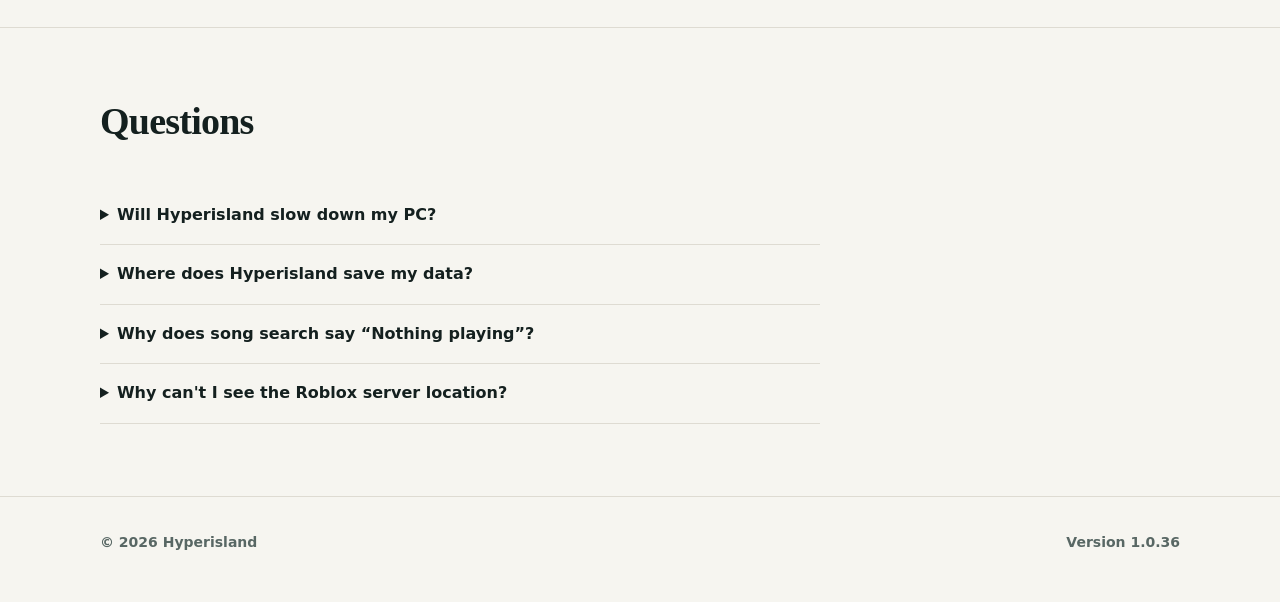
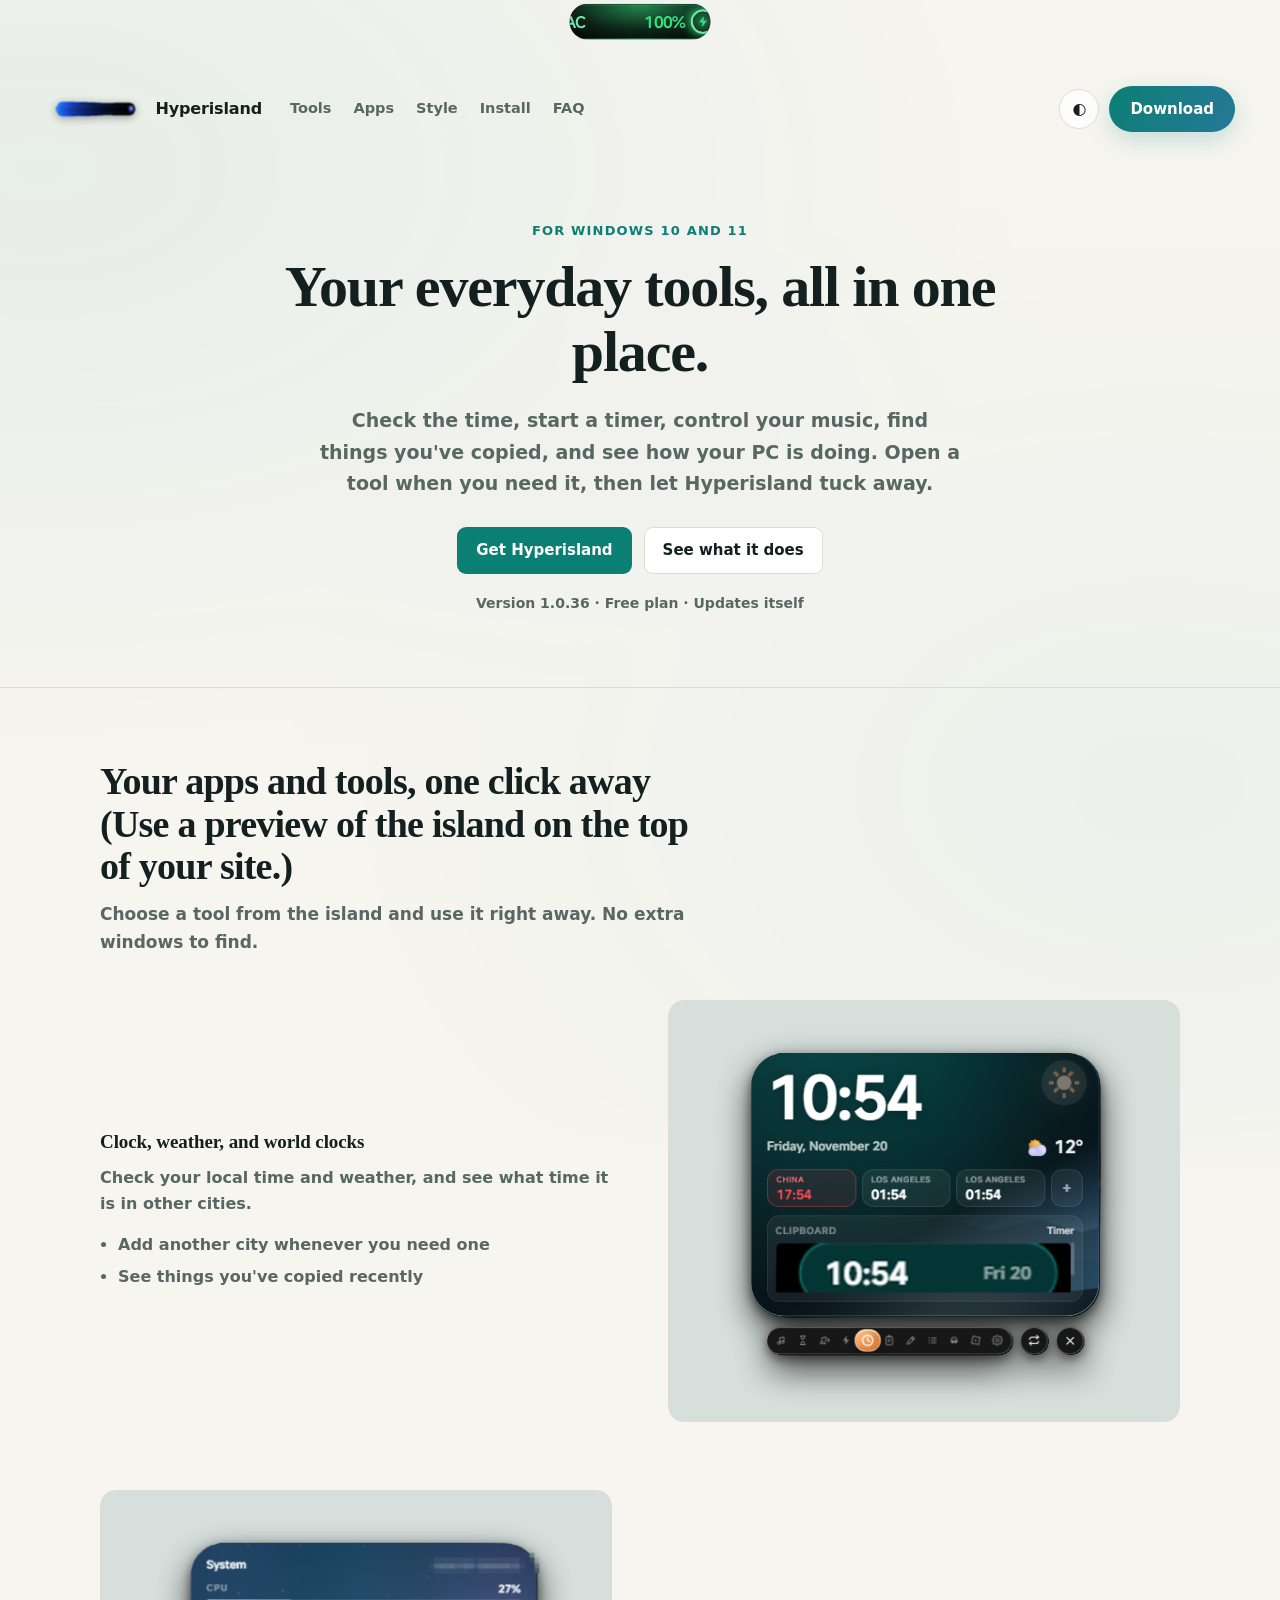
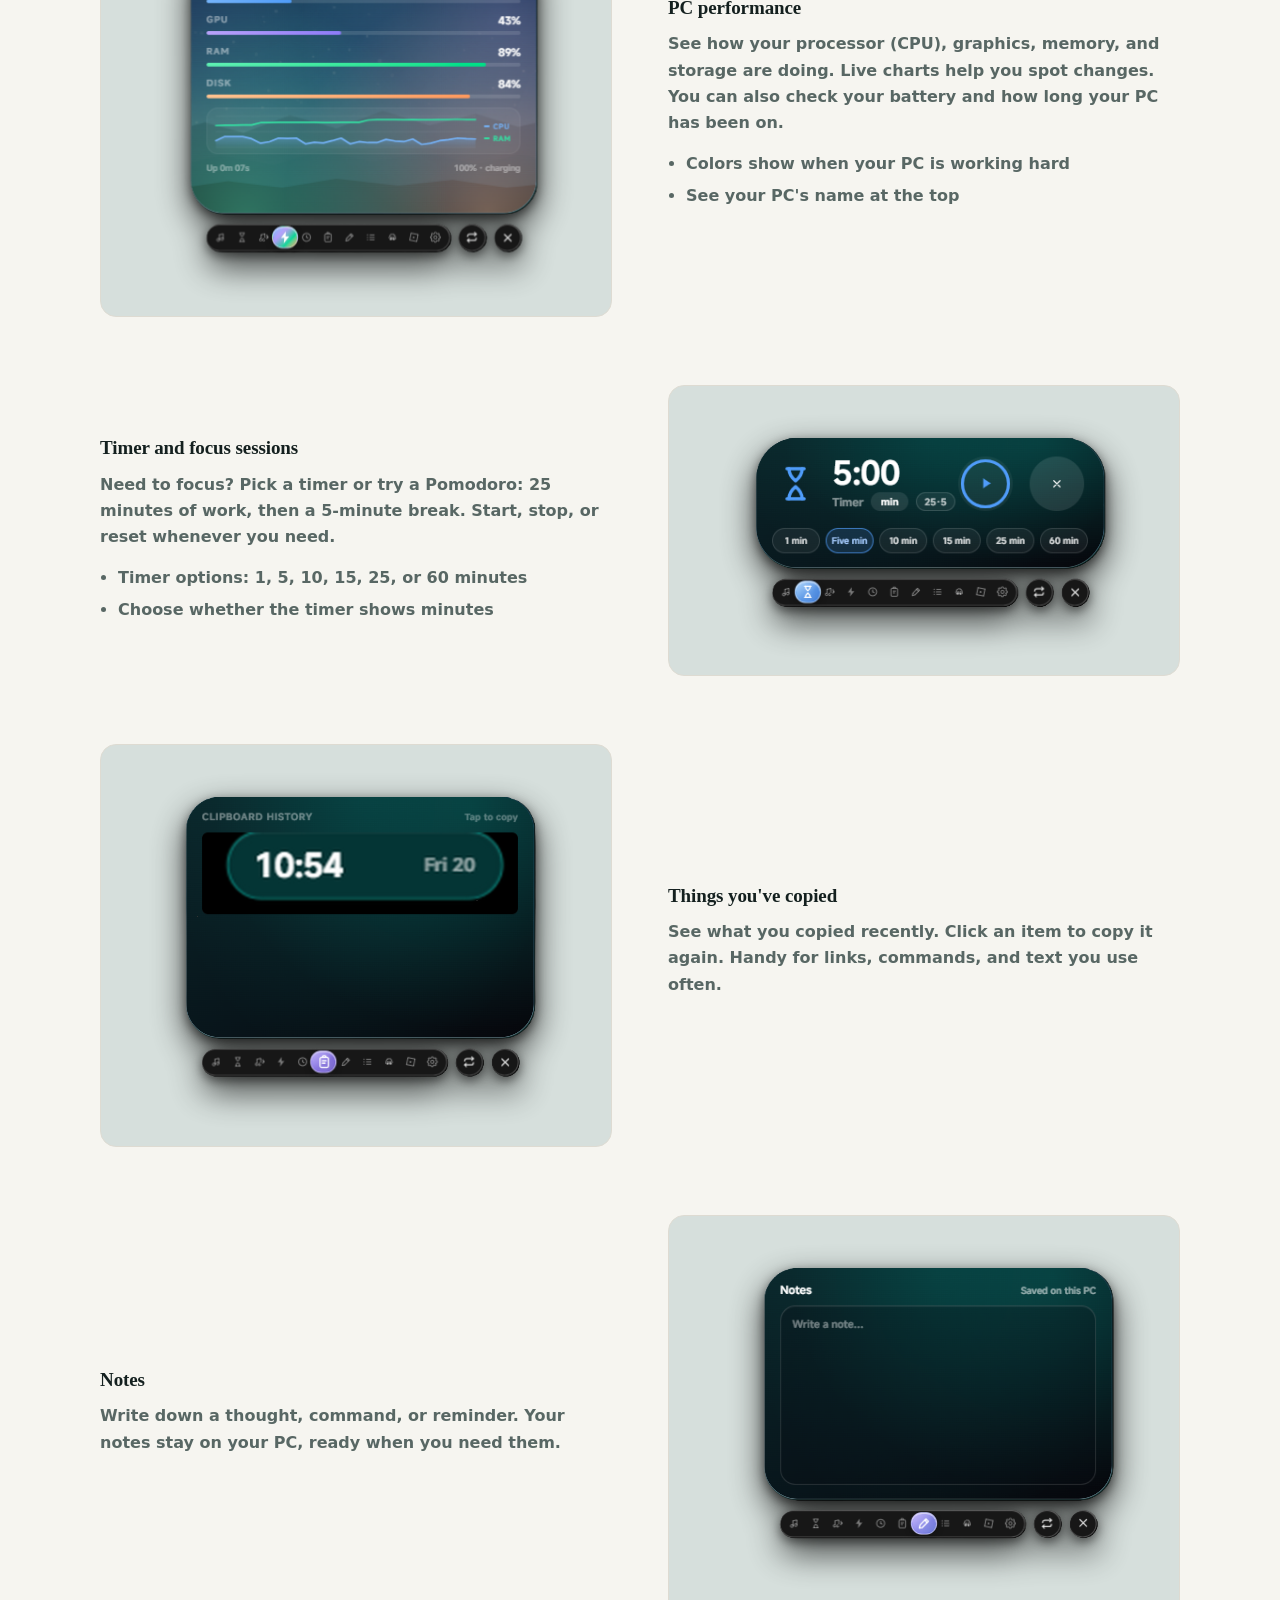
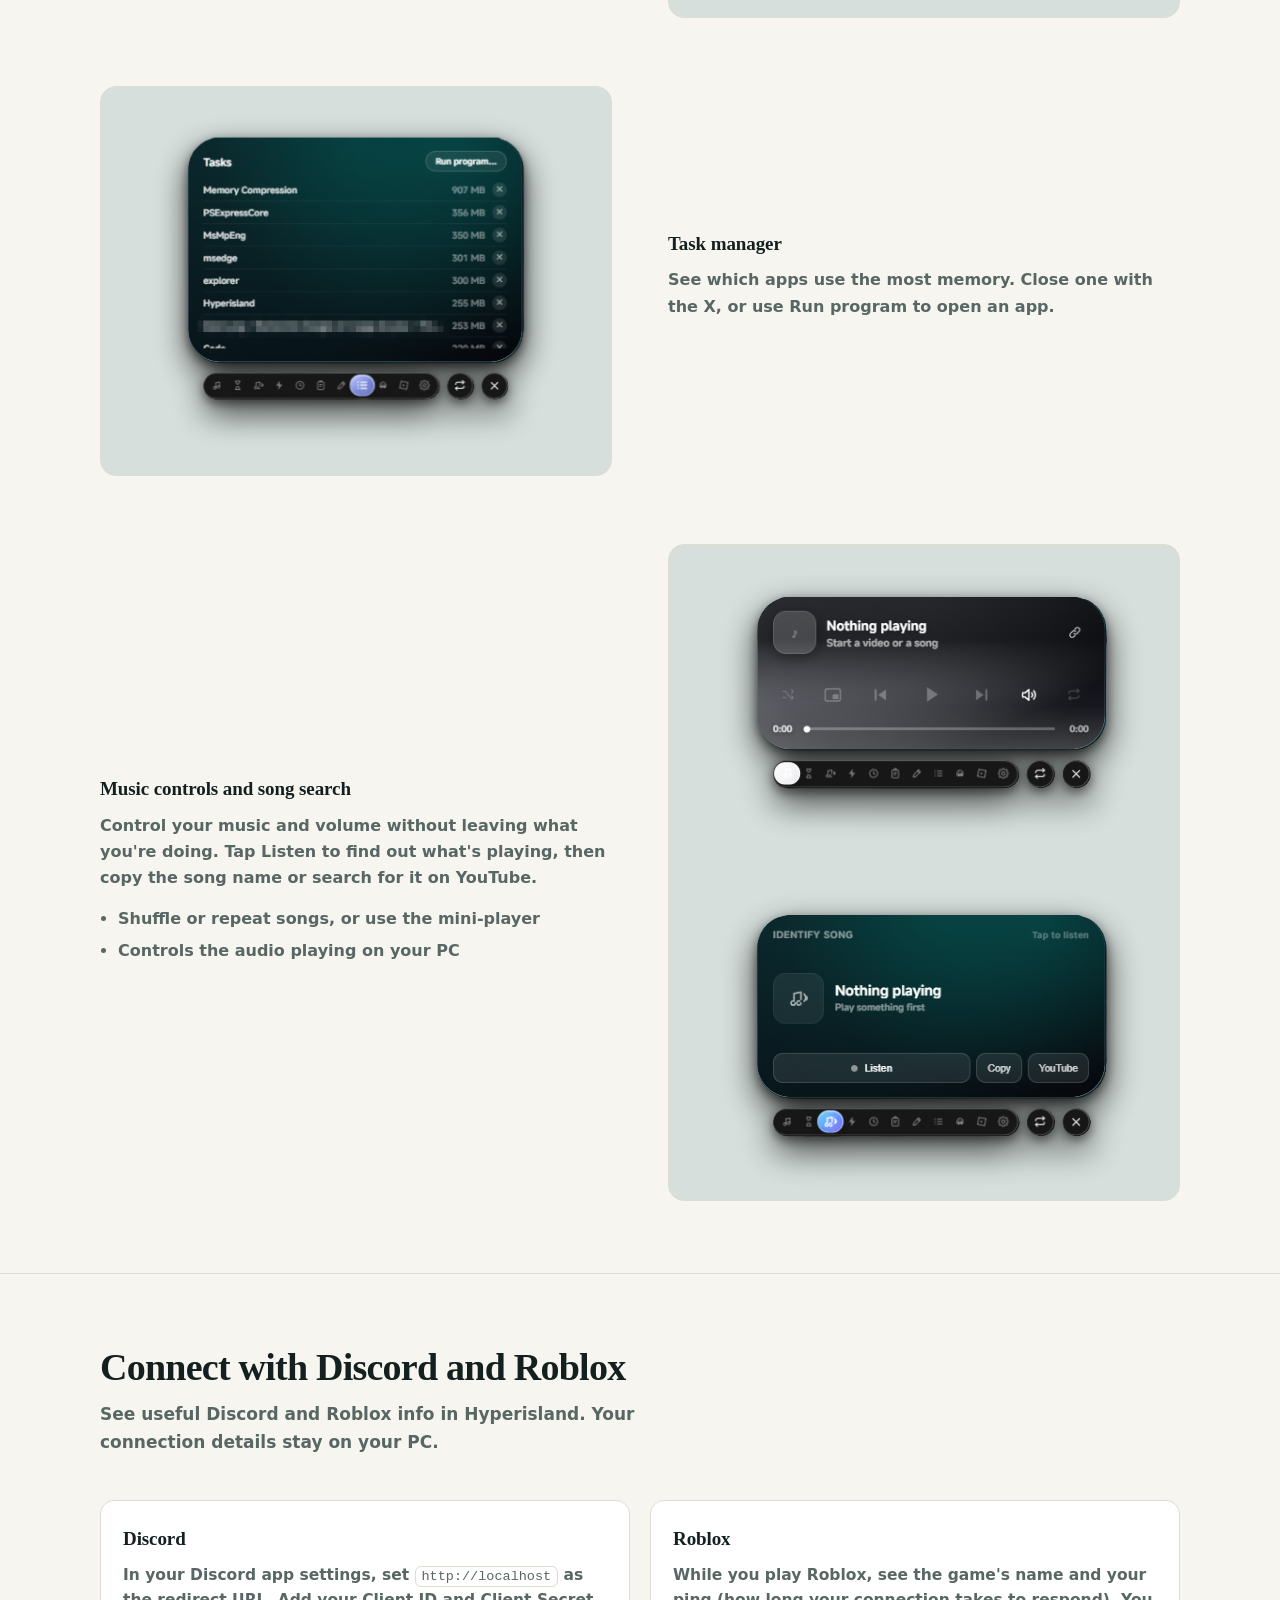
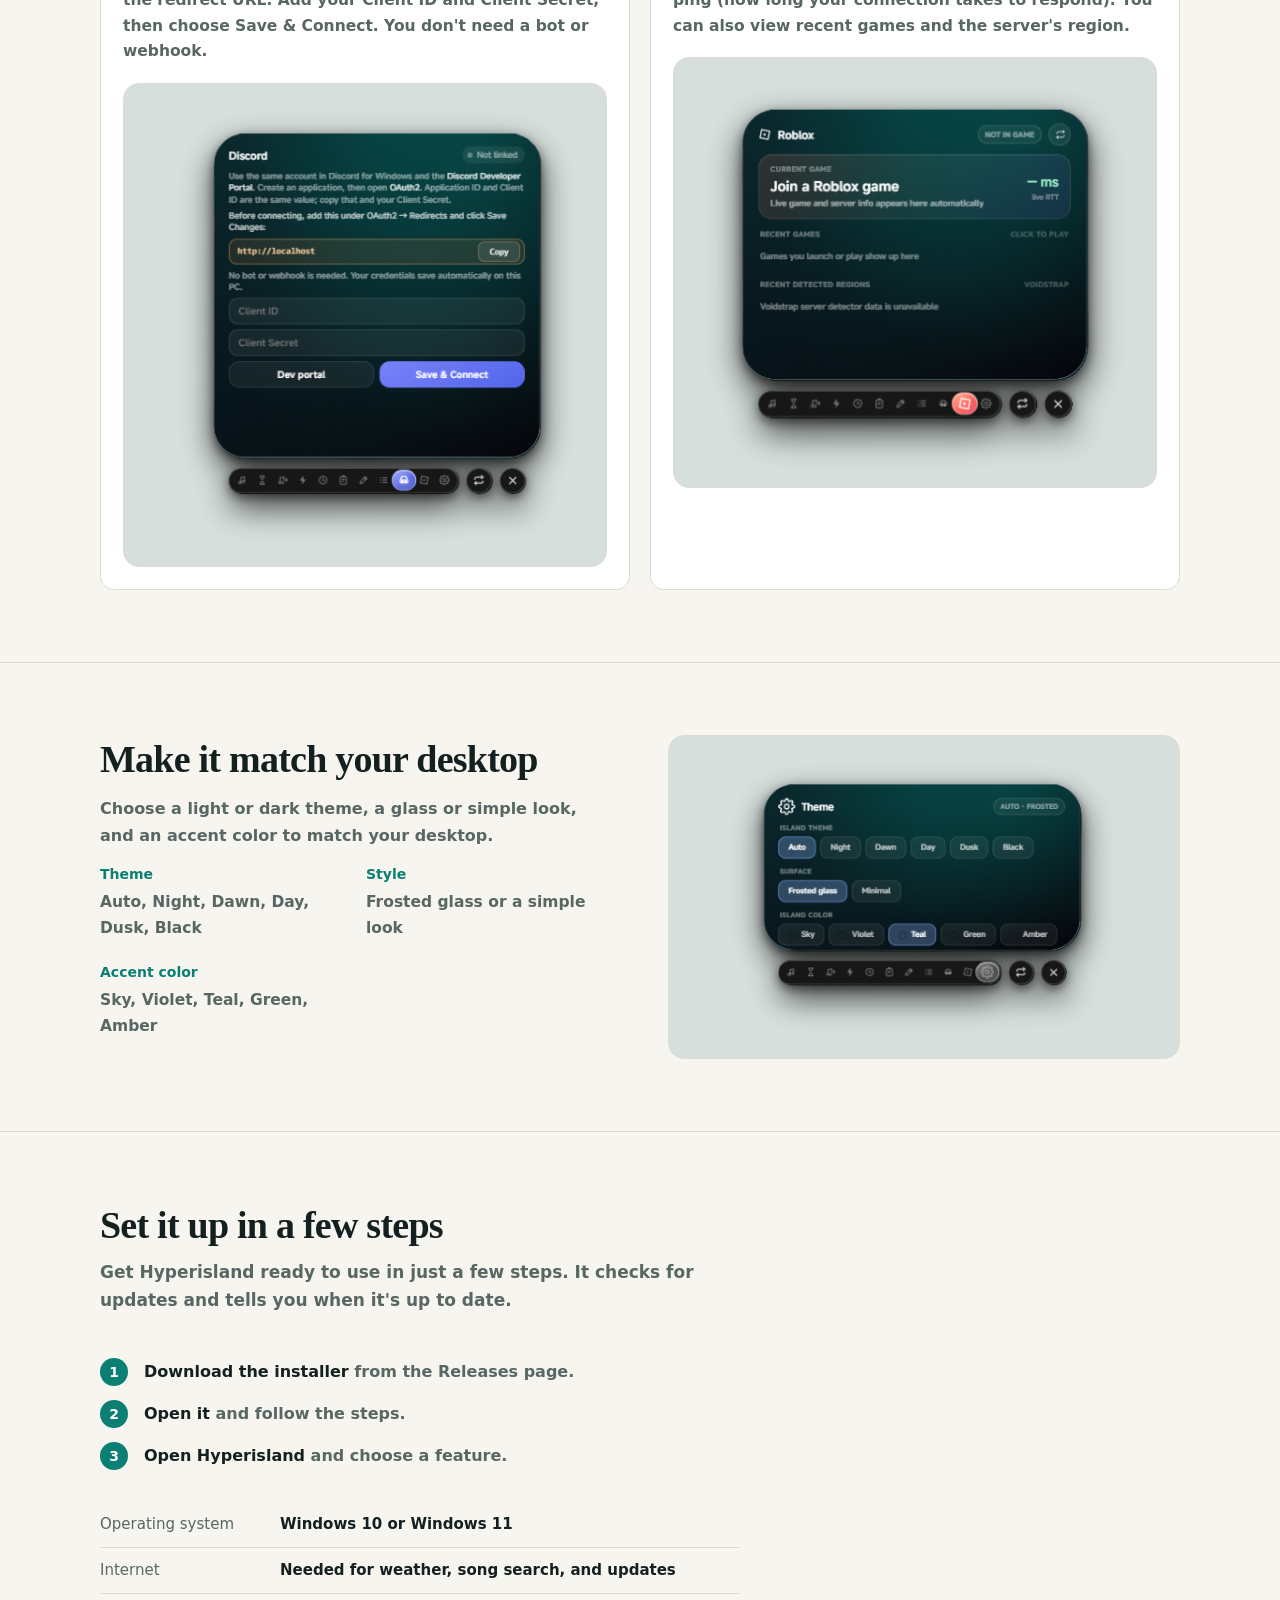
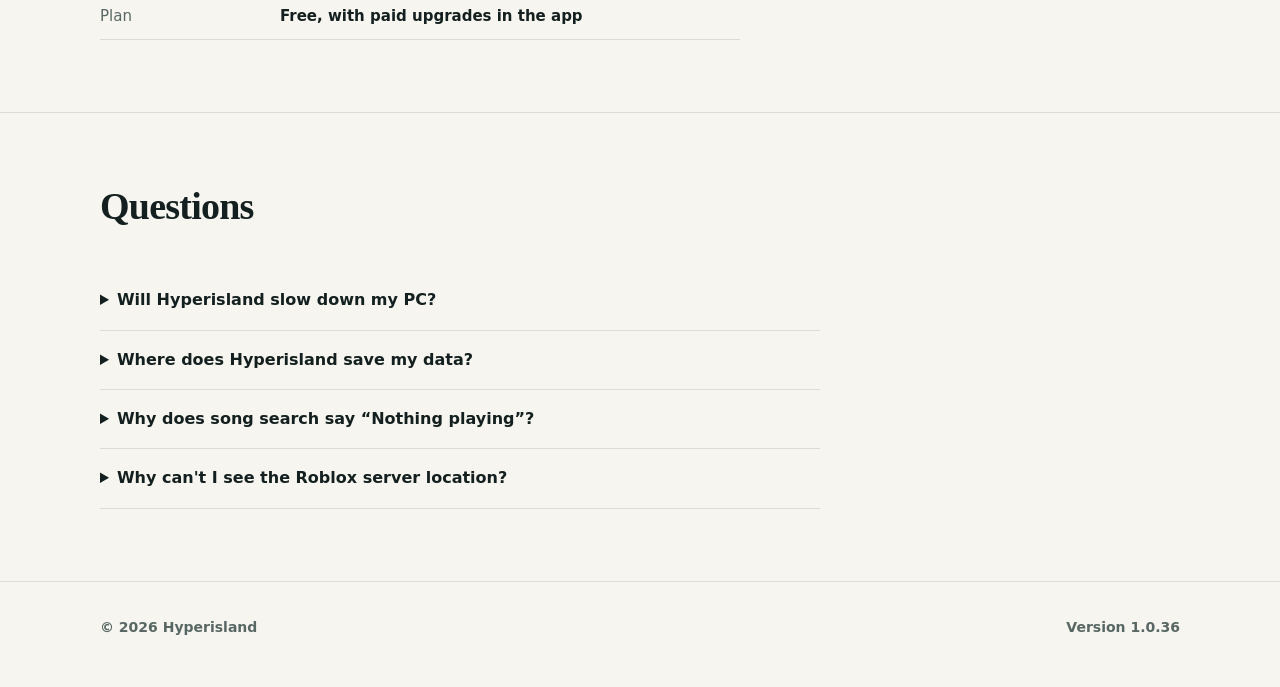
